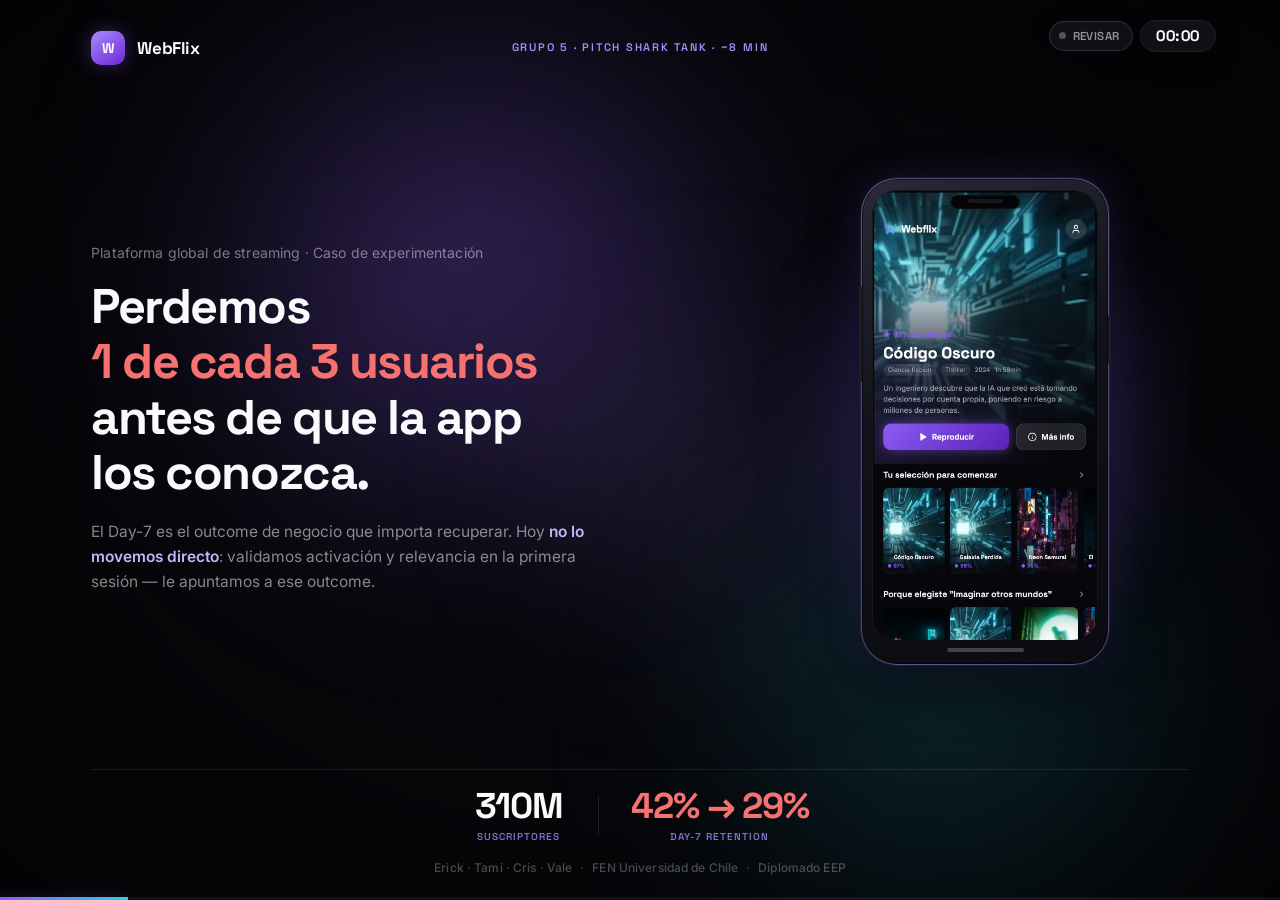
==== index.html @ c7736618 "Add cinema mode for demo video on prototype slide. Play expands the phone to center, hides copy, and" ====
<!DOCTYPE html>
<html lang="es">
<head>
  <meta charset="UTF-8">
  <meta name="viewport" content="width=device-width, initial-scale=1.0">
  <meta name="description" content="WebFlix · Pitch Shark Tank v3 · Grupo 5 · Erick → Tami → Cris → Vale · ~8 min">
  <title>WebFlix · Pitch Shark Tank v3 | Grupo 5</title>
  <!-- Notas del presentador: /notas/ · tecla N · sync con timer y slide -->
  <link rel="preconnect" href="https://fonts.googleapis.com">
  <link rel="preconnect" href="https://fonts.gstatic.com" crossorigin>
  <link href="https://fonts.googleapis.com/css2?family=Inter:wght@400;500;600;700;800&family=Space+Grotesk:wght@500;600;700&display=swap" rel="stylesheet">
  <link rel="stylesheet" href="styles.css?v=v3cinema1">
</head>
<body>
  <div id="deck" class="deck">
    <div class="atmosphere" aria-hidden="true">
      <div class="orb orb-a"></div>
      <div class="orb orb-b"></div>
      <div class="orb orb-c"></div>
      <div class="vignette"></div>
    </div>

    <header class="chrome-logo" id="chrome-logo" hidden>
      <span class="mark">W</span>
      <span class="word">WebFlix</span>
    </header>

    <!-- ════════════════════════════════════
         01 · PORTADA
    ════════════════════════════════════ -->
    <section class="slide is-active" data-theme="immersive" data-no-logo data-speaker="Erick">
      <div class="cover-stage">
        <header class="cover-bar">
          <div class="brand-row cover-brand">
            <span class="mark">W</span>
            <span class="word">WebFlix</span>
          </div>
          <p class="cover-bar-eyebrow">Grupo 5 · Pitch Shark Tank · ~8 min</p>
        </header>

        <div class="cover-body">
          <div class="cover-copy">
            <p class="cover-context">Plataforma global de streaming · Caso de experimentación</p>
            <h1 class="cover-hook">
              Perdemos<br>
              <em>1 de cada 3 usuarios</em><br>
              <span class="hook-white">antes de que la app<br>los conozca.</span>
            </h1>
            <p class="cover-thesis">
              El Day-7 es el outcome de negocio que importa recuperar.
              Hoy <strong>no lo movemos directo</strong>: validamos activación y relevancia
              en la primera sesión — le apuntamos a ese outcome.
            </p>
          </div>

          <aside class="cover-visual" aria-hidden="true">
            <div class="cover-phone cover-phone--shot">
              <div class="cover-phone-glow"></div>
              <div class="cover-phone-frame">
                <div class="cover-phone-bezel">
                  <span class="cover-phone-notch" aria-hidden="true"></span>
                  <span class="cover-phone-speaker" aria-hidden="true"></span>
                  <div class="cover-phone-screen">
                    <img
                      class="cover-phone-img"
                      src="assets/cover-phone.png"
                      alt="WebFlix · home curada · Código Oscuro"
                      width="798"
                      height="1704"
                    >
                  </div>
                  <span class="cover-phone-bar" aria-hidden="true"></span>
                </div>
              </div>
            </div>
          </aside>
        </div>

        <footer class="cover-footer">
          <div class="cover-kpis">
            <div class="kpi-item">
              <b>310M</b>
              <span>Suscriptores</span>
            </div>
            <div class="kpi-item danger">
              <b>42% → 29%</b>
              <span>Day-7 Retention</span>
            </div>
          </div>
          <p class="cover-meta-inline">
            Erick · Tami · Cris · Vale
            <span class="meta-dot" aria-hidden="true">·</span>
            FEN Universidad de Chile
            <span class="meta-dot" aria-hidden="true">·</span>
            Diplomado EEP
          </p>
        </footer>
      </div>
    </section>

    <!-- ════════════════════════════════════
         02 · PROBLEMA (Erick 0:00–0:55)
    ════════════════════════════════════ -->
    <section class="slide" data-speaker="Erick">
      <div class="stage">
        <header class="slide-head anim" style="--d:0">
          <span class="badge">01 · Erick · Problema</span>
          <span class="kicker">Primer momento de valor</span>
        </header>
        <h2 class="title anim" style="--d:1">
          Se suscriben… y se van<br>
          <span class="grad">antes de vivir el valor</span>
        </h2>
        <p class="lead tight anim" style="--d:1">
          Usuarios nuevos no logran descubrir contenido relevante en su primera semana.
          Catálogo enorme, sin historial, poca señal — consumen poco, se frustran y abandonan.
        </p>

        <div class="kpi-hero anim" style="--d:2">
          <div class="kpi-big">
            <div class="kpi-drop">
              <span class="from">42%</span>
              <span class="arrow-drop">→</span>
              <span class="to">29%</span>
            </div>
            <div class="kpi-name">Day-7 Retention</div>
            <div class="kpi-delta">−13 pp · ≈ 31% de caída relativa</div>
            <div class="ret-bars" aria-hidden="true">
              <div class="ret-bar">
                <span class="ret-lab">Antes</span>
                <div class="ret-track"><i style="width:42%"></i></div>
                <span class="ret-pct">42%</span>
              </div>
              <div class="ret-bar now">
                <span class="ret-lab">Hoy</span>
                <div class="ret-track"><i style="width:29%"></i></div>
                <span class="ret-pct">29%</span>
              </div>
            </div>
          </div>
          <div class="tri-mini">
            <div class="mini-stat down">
              <div class="mini-stat-top">
                <span class="mini-dir">↓</span>
                <span class="mini-label">Watch Time</span>
              </div>
              <strong class="mini-value">En caída</strong>
              <span class="mini-note">Primera semana</span>
            </div>
            <div class="mini-stat down">
              <div class="mini-stat-top">
                <span class="mini-dir">↓</span>
                <span class="mini-label">Sesiones</span>
              </div>
              <strong class="mini-value">Menos visitas</strong>
              <span class="mini-note">D1–D7</span>
            </div>
            <div class="mini-stat up">
              <div class="mini-stat-top">
                <span class="mini-dir">↑</span>
                <span class="mini-label">Churn</span>
              </div>
              <strong class="mini-value">Al alza</strong>
              <span class="mini-note">Primer mes</span>
            </div>
          </div>
        </div>

        <div class="split-sm anim" style="--d:3">
          <div class="glass compact">
            <h3>¿A quién afecta?</h3>
            <ul class="bullets">
              <li><strong>310 M</strong> suscriptores · ~<strong>360 M</strong> MAU con perfiles</li>
              <li>Base de <strong>usuarios nuevos</strong> en la primera semana</li>
              <li>También perfiles nuevos en planes familiares</li>
            </ul>
          </div>
          <div class="glass compact warn-box">
            <h3>Honestidad del experimento</h3>
            <p class="compact">
              Day-7 es el <strong>outcome de negocio</strong> a recuperar.
              Guárdense esa cifra: el experimento de hoy <strong>no lo mueve directamente</strong>,
              pero le apunta vía activación y relevancia en la 1ª sesión.
            </p>
          </div>
        </div>
      </div>
    </section>

    <!-- ════════════════════════════════════
         03 · ENTENDIMIENTO (Erick 0:55–1:35)
    ════════════════════════════════════ -->
    <section class="slide" data-speaker="Erick">
      <div class="stage">
        <header class="slide-head anim" style="--d:0">
          <span class="badge">02 · Erick · Entendimiento</span>
          <span class="kicker">Tres fricciones · Supuesto, no hecho</span>
        </header>
        <h2 class="title anim" style="--d:1">
          Tres fricciones. <span class="grad">Una distinción clave.</span>
        </h2>

        <div class="friction-grid anim" style="--d:2">
          <article class="friction-card">
            <span class="fr-n">01</span>
            <h3>Descubrimiento lento</h3>
            <p>Hay que recorrer demasiadas categorías. Títulos, imágenes y descripciones no bastan para decidir rápido.</p>
          </article>
          <article class="friction-card">
            <span class="fr-n">02</span>
            <h3>Onboarding mal diseñado</h3>
            <p>La selección de géneros actual es lenta y pesada. No es que sobre un paso: <strong>el paso que ya existe está mal hecho</strong>.</p>
          </article>
          <article class="friction-card">
            <span class="fr-n">03</span>
            <h3>Cold start de señales</h3>
            <p>El motor <strong>no está roto</strong>: tarda en aprender porque tiene pocas señales. Problema de <em>velocidad de personalización</em>, no de oferta.</p>
          </article>
        </div>

        <div class="insight-bar anim" style="--d:3">
          <strong>Insight de equipo:</strong>
          no asumimos que el motor era la causa. Lo tratamos como
          <em>supuesto a validar</em>, no como hecho. Eso cambió todo el enfoque de experimentación.
        </div>

        <p class="journey-label anim" style="--d:4">Cadena no virtuosa · hoy</p>
        <div class="journey anim" style="--d:4" role="list">
          <div class="j-step" role="listitem">
            <span class="j-num">1</span>
            <div class="j-body"><b>Registro</b><i>Sin historial</i></div>
          </div>
          <div class="j-connector" aria-hidden="true"><span></span></div>
          <div class="j-step bad" role="listitem">
            <span class="j-num">2</span>
            <div class="j-body"><b>Home genérica</b><i>Pocas señales</i></div>
          </div>
          <div class="j-connector" aria-hidden="true"><span></span></div>
          <div class="j-step bad" role="listitem">
            <span class="j-num">3</span>
            <div class="j-body"><b>Scroll / búsqueda</b><i>Fricción</i></div>
          </div>
          <div class="j-connector warn" aria-hidden="true"><span></span></div>
          <div class="j-step end" role="listitem">
            <span class="j-num">4</span>
            <div class="j-body"><b>Abandono</b><i>Antes del valor</i></div>
          </div>
        </div>
      </div>
    </section>

    <!-- ════════════════════════════════════
         04 · HIPÓTESIS (Tami 1:35–2:20)
    ════════════════════════════════════ -->
    <section class="slide" data-speaker="Tamara">
      <div class="stage">
        <header class="slide-head anim" style="--d:0">
          <span class="badge">03 · Tami · Hipótesis</span>
          <span class="kicker">Rediseñar, no agregar</span>
        </header>
        <h2 class="title anim" style="--d:1">
          El mismo paso, <span class="grad">hecho liviano</span>
        </h2>

        <div class="hypo anim" style="--d:2">
          <p>
            <strong>Rediseñar, no agregar</strong> la selección de gustos que ya existe en el onboarding:
            un <strong>swipe estilo Tinder</strong> donde el usuario acumula
            <strong>entre 3 y 5 preferencias</strong>.
            Señales suficientes para recomendar bien desde la <strong>primera sesión</strong>.
            No es un paso nuevo: es el mismo paso, hecho liviano.
          </p>
        </div>

        <div class="quad anim" style="--d:3">
          <div class="q">
            <span class="q-ico" aria-hidden="true">
              <svg viewBox="0 0 24 24" fill="none" stroke="currentColor" stroke-width="1.75"><path d="M8 6h13M8 12h13M8 18h13M3 6h.01M3 12h.01M3 18h.01" stroke-linecap="round"/></svg>
            </span>
            <span>Intervención</span>
            <b>3–5 preferencias</b>
            <i>Swipe estilo Tinder</i>
          </div>
          <div class="q highlight">
            <span class="q-ico" aria-hidden="true">
              <svg viewBox="0 0 24 24" fill="none" stroke="currentColor" stroke-width="1.75"><path d="M12 3l7 3v5c0 4.5-2.8 7.8-7 10-4.2-2.2-7-5.5-7-10V6l7-3z" stroke-linejoin="round"/><path d="M9.5 12.5l1.8 1.8 3.7-3.8" stroke-linecap="round" stroke-linejoin="round"/></svg>
            </span>
            <span>Guardrail</span>
            <b>&lt; 30 s</b>
            <i>Si tarda más → refutada</i>
          </div>
          <div class="q">
            <span class="q-ico" aria-hidden="true">
              <svg viewBox="0 0 24 24" fill="none" stroke="currentColor" stroke-width="1.75"><circle cx="12" cy="12" r="9"/><path d="M10 9.5v5l4.5-2.5L10 9.5z" fill="currentColor" stroke="none"/></svg>
            </span>
            <span>Éxito</span>
            <b>Activación s1</b>
            <i>Play válido · WT · relevancia</i>
          </div>
          <div class="q">
            <span class="q-ico" aria-hidden="true">
              <svg viewBox="0 0 24 24" fill="none" stroke="currentColor" stroke-width="1.75"><circle cx="12" cy="12" r="3"/><path d="M12 3v2M12 19v2M3 12h2M19 12h2M5.6 5.6l1.4 1.4M17 17l1.4 1.4M5.6 18.4L7 17M17 7l1.4-1.4" stroke-linecap="round"/></svg>
            </span>
            <span>Alcance</span>
            <b>Sin tocar motor</b>
            <i>Ni catálogo · barata de probar</i>
          </div>
        </div>

        <div class="prio-row anim" style="--d:4">
          <div class="prio-card">
            <span class="prio-ico" aria-hidden="true">
              <svg viewBox="0 0 24 24" fill="none" stroke="currentColor" stroke-width="1.75"><circle cx="9" cy="8" r="3"/><circle cx="16" cy="9" r="2.5"/><path d="M3.5 18c.6-2.8 2.6-4.2 5.5-4.2S14 15.2 14.5 18M14 14.2c1.6-.3 3.2.2 4.5 1.8" stroke-linecap="round"/></svg>
            </span>
            <span class="prio-n">H·A</span>
            <h3>Usuarios similares</h3>
            <p>Patrones de perfiles afines — backlog.</p>
          </div>
          <div class="prio-card">
            <span class="prio-ico" aria-hidden="true">
              <svg viewBox="0 0 24 24" fill="none" stroke="currentColor" stroke-width="1.75"><path d="M13 3L5 14h6l-1 7 9-12h-6l0-6z" stroke-linejoin="round"/></svg>
            </span>
            <span class="prio-n">H·B</span>
            <h3>Sesión cero más rápida</h3>
            <p>Procesar señales en tiempo real — spike técnico (después).</p>
          </div>
          <div class="prio-card highlight">
            <span class="prio-ico" aria-hidden="true">
              <svg viewBox="0 0 24 24" fill="none" stroke="currentColor" stroke-width="1.75"><path d="M12 3c2.5 3 3.5 5.2 3.5 7.2A3.5 3.5 0 0 1 12 13.7 3.5 3.5 0 0 1 8.5 10.2C8.5 8.2 9.5 6 12 3z" stroke-linejoin="round"/><path d="M8 16.5c1.2 1.2 2.5 1.8 4 1.8s2.8-.6 4-1.8M10 20h4" stroke-linecap="round"/></svg>
            </span>
            <span class="prio-n">H·C ★</span>
            <h3>Onboarding liviano</h3>
            <p>Más rápida de validar y menor riesgo técnico — <strong>la probamos primero</strong>.</p>
          </div>
        </div>
      </div>
    </section>

    <!-- ════════════════════════════════════
         05 · EXPERIMENTO (Tami 2:20–3:25) ⭐
    ════════════════════════════════════ -->
    <section class="slide" data-speaker="Tamara">
      <div class="stage">
        <header class="slide-head anim" style="--d:0">
          <span class="badge accent-star">04 · Tami · Experimento ⭐</span>
          <span class="kicker">Wizard of Oz longitudinal</span>
        </header>
        <h2 class="title anim" style="--d:1">
          Probamos la idea <span class="grad">antes de la ingeniería</span>
        </h2>
        <p class="lead tight anim" style="--d:1">
          El usuario cree que recibe recomendaciones automáticas.
          En esta fase las armamos con perfiles predefinidos y curación manual (WoZ).
        </p>

        <div class="compare anim" style="--d:2">
          <div class="arm">
            <span class="arm-l">Control</span>
            <div class="arm-viz" aria-hidden="true">
              <div class="mini-screen dull">
                <span class="ms-bar"></span>
                <span class="ms-row"></span>
                <span class="ms-row"></span>
                <span class="ms-label">Onboarding actual</span>
              </div>
            </div>
            <h3>Onboarding de hoy</h3>
            <ul class="bullets">
              <li>Mismo objetivo: capturar gustos</li>
              <li>Versión larga y menos amigable</li>
              <li>Base para atribuir el efecto al rediseño</li>
            </ul>
          </div>
          <div class="vs">VS</div>
          <div class="arm exp">
            <span class="arm-badge">La apuesta</span>
            <span class="arm-l">Experimental</span>
            <div class="arm-viz" aria-hidden="true">
              <div class="mini-screen lit">
                <span class="ms-chips"><i class="on"></i><i class="on"></i><i class="on"></i></span>
                <span class="ms-row on"></span>
                <span class="ms-row on"></span>
                <span class="ms-label">Swipe + home curada</span>
              </div>
            </div>
            <h3>Onboarding rediseñado</h3>
            <ul class="bullets">
              <li>Swipe 3–5 preferencias · &lt;30 s</li>
              <li>Home curada (WoZ manual)</li>
              <li>Sigue pareciendo “automático”</li>
            </ul>
          </div>
        </div>

        <div class="criteria-strip anim" style="--d:3">
          <div class="cs"><b>≥80%</b><span>completa &lt;30 s</span></div>
          <div class="cs hot"><b>≥65%</b><span>play válido s1</span></div>
          <div class="cs"><b>&lt;3 min</b><span>a 1ª play</span></div>
          <div class="cs"><b>+10%</b><span>Watch Time vs control</span></div>
          <div class="cs"><b>≥75%</b><span>relevancia 4–5</span></div>
          <div class="cs"><b>+15%</b><span>intención volver*</span></div>
        </div>

        <div class="stat-row anim" style="--d:4">
          <div class="stat"><span>Muestra</span><b>30–50</b><i>Nuevos perfiles · incl. familiares</i></div>
          <div class="stat"><span>Seguimiento</span><b>7 días</b><i>Sesión 1 + analítica</i></div>
          <div class="stat"><span>Ejecución</span><b>2 semanas</b><i>Recluta · corre · analiza</i></div>
        </div>
      </div>
    </section>

    <!-- ════════════════════════════════════
         06 · HERRAMIENTAS (Cris 3:25–3:50)
    ════════════════════════════════════ -->
    <section class="slide" data-speaker="Cristian">
      <div class="stage">
        <header class="slide-head anim" style="--d:0">
          <span class="badge">05 · Cris · Herramientas</span>
          <span class="kicker">IA como copiloto, no como evidencia</span>
        </header>
        <div class="tools-head anim" style="--d:1">
          <h2 class="title">
            La IA aceleró el proceso.<br>
            <span class="grad">No reemplazó la evidencia.</span>
          </h2>
          <p class="cover-ds tools-ds" title="Design System WebFlix">
            <span class="cover-ds-label">DS</span>
            Identidad y design system — base del prototipo
            <span class="cover-ds-swatches" aria-hidden="true">
              <i style="--c:#07070B"></i>
              <i style="--c:#8B5CF6"></i>
              <i style="--c:#22D3EE"></i>
            </span>
          </p>
        </div>

        <aside class="ds-showcase anim" style="--d:1" aria-label="Design system WebFlix">
          <figure class="ds-panel ds-panel--brand">
            <img src="assets/ds-brand-pitch.jpg" alt="Identidad visual WebFlix: logo y historia de color" width="1800" height="1064" loading="eager">
            <figcaption>
              <span class="ds-tag">Brand</span>
              <span class="ds-cap">Identidad + color</span>
            </figcaption>
          </figure>
          <figure class="ds-panel ds-panel--ui">
            <img src="assets/ds-patterns-pitch.jpg" alt="Patrones de interfaz: onboarding en cuatro pantallas" width="1940" height="979" loading="eager">
            <figcaption>
              <span class="ds-tag">UI</span>
              <span class="ds-cap">Onboarding en 4 pasos</span>
            </figcaption>
          </figure>
        </aside>

        <div class="tools-grid tools-grid--compact anim" style="--d:2">
          <article class="tool-card">
            <span class="tool-ico">✦</span>
            <h3>Figma AI</h3>
            <p>Maquetas rápidas de pantallas. Iterar el flujo sin horas de producción manual.</p>
          </article>
          <article class="tool-card">
            <span class="tool-ico">◎</span>
            <h3>Claude + ChatGPT</h3>
            <p>Problema, mapa de supuestos, hipótesis falsable y desafío de sesgos.</p>
          </article>
          <article class="tool-card highlight">
            <span class="tool-ico">!</span>
            <h3>Ejemplo que cambió el rumbo</h3>
            <p>
              Al inicio creíamos que el problema <em>era</em> el motor.
              Iterando el mapa de supuestos vimos que era <strong>intuición sin evidencia</strong>:
              el cuello de botella era la <strong>falta de señales tempranas</strong>.
            </p>
          </article>
        </div>

        <div class="insight-bar anim" style="--d:3">
          Con la hipótesis de Tami definida, el prototipo solo tiene que representar el tramo crítico —
          no un producto completo.
        </div>
      </div>
    </section>

    <!-- ════════════════════════════════════
         07 · PROTOTIPO (Cris 3:50–5:55) ⭐
    ════════════════════════════════════ -->
    <section class="slide" data-speaker="Cristian" data-demo>
      <div class="stage stage-demo" id="stage-demo">
        <button
          type="button"
          class="demo-exit-btn"
          id="demo-exit-btn"
          hidden
          title="Esc · volver a la presentación"
        >
          <span class="demo-exit-ico" aria-hidden="true">←</span>
          Salir
        </button>

        <div class="demo-copy anim" style="--d:0">
          <header class="slide-head">
            <span class="badge accent-star">06 · Cris · Prototipo ⭐</span>
            <span class="kicker">Recorrido paso a paso</span>
          </header>
          <h2 class="title">Del perfil vacío al <span class="grad">primer play</span></h2>
          <p class="lead tight">
            WoZ longitudinal: el usuario cree que recibe recomendaciones reales.
            Hoy medimos <strong>deseabilidad y usabilidad</strong>, no factibilidad del motor.
          </p>

          <ol class="flow">
            <li>
              <span class="fn">1</span>
              <div>
                <strong>Swipe 3–5 gustos</strong>
                <i>“Así Webflix se parece más a ti” · &lt;30 s · dcha / izq</i>
              </div>
            </li>
            <li>
              <span class="fn">2</span>
              <div>
                <strong>Resumen de preferencias</strong>
                <i>“Ya conocimos un poco más de ti” · comedia · acción · sci-fi · drama</i>
              </div>
            </li>
            <li>
              <span class="fn">3</span>
              <div>
                <strong>Catálogo personalizado (WoZ)</strong>
                <i>Maqueta a mano · 95% afinidad · invisible para el user</i>
              </div>
            </li>
            <li>
              <span class="fn">4</span>
              <div>
                <strong>Control = onboarding de hoy</strong>
                <i>Mismo objetivo, versión larga · valida la fricción</i>
              </div>
            </li>
          </ol>
        </div>

        <div class="demo-device anim" style="--d:2" id="demo-device">
          <div class="phone">
            <div class="phone-notch"></div>
            <div class="phone-screen">
              <div class="demo-level is-active" data-level="1">
                <video
                  id="demo-video"
                  class="demo-video"
                  src="assets/experimento-flujo.mp4?v=1"
                  playsinline
                  preload="metadata"
                  poster="assets/home-phones.png"
                ></video>
                <button type="button" class="demo-play-btn" id="demo-play-btn" aria-label="Reproducir video">
                  <span class="demo-play-icon" aria-hidden="true">▶</span>
                  <span class="demo-play-label">Play</span>
                </button>
                <div class="demo-overlay demo-overlay--soft" id="demo-video-overlay">
                  <span class="demo-badge">Video del flujo</span>
                  <small>Clic para ampliar</small>
                </div>
              </div>
              <div class="demo-level" data-level="2">
                <img src="assets/home-phones.png" alt="Capturas del flujo">
                <div class="demo-overlay">
                  <span class="demo-badge">Nivel 2 · Capturas</span>
                  <p>Stills del flujo</p>
                  <small>Plan B visual</small>
                </div>
              </div>
              <div class="demo-level" data-level="3">
                <img src="assets/cover-phone.png" alt="Home curada offline">
                <div class="demo-overlay">
                  <span class="demo-badge">Nivel 3 · Offline</span>
                  <p>Home curada</p>
                  <small>Si falla el video</small>
                </div>
              </div>
            </div>
            <div class="phone-bar"></div>
          </div>
          <div class="demo-dots">
            <button type="button" class="dot is-on" data-goto="1" aria-label="Video del flujo"></button>
            <button type="button" class="dot" data-goto="2" aria-label="Capturas"></button>
            <button type="button" class="dot" data-goto="3" aria-label="Offline"></button>
          </div>
        </div>
      </div>
    </section>

    <!-- ════════════════════════════════════
         08 · RESULTADOS (Vale 5:55–6:55)
    ════════════════════════════════════ -->
    <section class="slide" data-speaker="Valeria">
      <div class="stage">
        <header class="slide-head anim" style="--d:0">
          <span class="badge">07 · Vale · Resultados</span>
          <span class="kicker">Datos simulados del ejercicio</span>
        </header>
        <h2 class="title anim" style="--d:1">
          Coherentes con los criterios.<br>
          <span class="grad">No son resultados de campo.</span>
        </h2>

        <div class="sim-banner anim" style="--d:1">
          <strong>Simulación para el ejercicio</strong> — construida con los umbrales de éxito del experimento.
          No presentar como estudio ya corrido en producción.
        </div>

        <div class="results-grid anim" style="--d:2">
          <div class="res-card pass">
            <span class="res-meta">Guardrail fricción</span>
            <b>84%</b>
            <span class="res-detail">completó · promedio <strong>22 s</strong></span>
            <span class="res-vs">Meta ≥80% · &lt;30 s ✓</span>
          </div>
          <div class="res-card pass">
            <span class="res-meta">Play válido s1</span>
            <b>69%</b>
            <span class="res-detail">mediana a 1ª play <strong>2:40</strong></span>
            <span class="res-vs">Meta ≥65% · &lt;3 min ✓</span>
          </div>
          <div class="res-card pass">
            <span class="res-meta">Watch Time s1</span>
            <b>+12%</b>
            <span class="res-detail">vs grupo control</span>
            <span class="res-vs">Meta +10% ✓</span>
          </div>
          <div class="res-card pass">
            <span class="res-meta">Relevancia 4–5</span>
            <b>78%</b>
            <span class="res-detail">score percibido</span>
            <span class="res-vs">Meta ≥75% ✓</span>
          </div>
        </div>

        <div class="split-sm anim" style="--d:3">
          <div class="glass compact">
            <h3>Secundaria · cualitativa</h3>
            <p class="compact">
              Intención de volver en la semana <strong>+17%</strong> (meta +15%).
              Es <em>intención declarada</em>, no retención observada.
            </p>
          </div>
          <div class="glass compact">
            <h3>Exploratoria · con cuidado</h3>
            <p class="compact">
              Day-7 de la cohorte <strong>29% → 33%</strong>.
              Con n=30–50 <strong>no es prueba estadística</strong> — luz verde para seguir mirando.
            </p>
          </div>
        </div>
      </div>
    </section>

    <!-- ════════════════════════════════════
         09 · APRENDIZAJES + DECISIÓN (Vale 6:55–8:00) ⭐
    ════════════════════════════════════ -->
    <section class="slide" data-speaker="Valeria">
      <div class="stage">
        <header class="slide-head anim" style="--d:0">
          <span class="badge accent-star">08 · Vale · Aprendizajes ⭐</span>
          <span class="kicker">Confirma · Perseverar · Pedido</span>
        </header>
        <h2 class="title anim" style="--d:1">
          Confirmamos. <span class="grad">Ahora hay que construirlo.</span>
        </h2>

        <div class="learn-row anim" style="--d:2">
          <div class="learn"><b>Dispuestos en segundos</b><span>Contar gustos no se sintió como fricción</span></div>
          <div class="learn"><b>Pocas señales bastan</b><span>3–5 prefs · portada percibida como relevante</span></div>
          <div class="learn"><b>Es descubrimiento</b><span>No es catálogo ni falta de oferta</span></div>
        </div>

        <div class="decision-hero anim" style="--d:2">
          <div class="dh-badge">Decisión predefinida · Confirma</div>
          <p>
            Cumplimos activación y relevancia vs control, <strong>sin subir abandono</strong>
            en el onboarding rediseñado. Por eso: <strong>perseverar</strong>, con un ajuste —
            la próxima fase <em>conecta estas señales al motor real</em> (ya no curada a mano).
          </p>
        </div>

        <div class="next-steps anim" style="--d:3">
          <div class="ns"><span>01</span><b>Escalar muestra</b><i>Representativa · Day-7 con más solidez</i></div>
          <div class="ns"><span>02</span><b>Telemetría del motor</b><i>¿Es lento? Supuesto abierto · datos históricos</i></div>
          <div class="ns"><span>03</span><b>Motor real</b><i>Ingeniería + Data consumen señales tempranas</i></div>
          <div class="ns"><span>04</span><b>Familiares</b><i>Perfiles nuevos · riesgo de mezcla de señales</i></div>
        </div>

        <div class="ask-close anim" style="--d:4">
          <strong>Lo que pedimos hoy:</strong>
          apoyo para pasar de un experimento de 30–50 usuarios a un
          <em>piloto real con Ingeniería y Data</em>.
          Ya validamos que el usuario quiere esto: ahora necesitamos construirlo de verdad.
        </div>
      </div>
    </section>

    <!-- ════════════════════════════════════
         10 · CIERRE
    ════════════════════════════════════ -->
    <section class="slide" data-theme="immersive" data-no-logo data-speaker="Valeria">
      <div class="stage stage-center">
        <p class="eyebrow anim" style="--d:0">WebFlix · Grupo 5</p>
        <h1 class="display-xl anim" style="--d:1">Gracias.</h1>
        <p class="display-sub anim" style="--d:2">¿Preguntas?</p>

        <div class="team-grid thanks anim" style="--d:3">
          <article class="team-card c-purple sm">
            <div class="team-avatar">
              <span class="team-avatar-ring" aria-hidden="true"></span>
              <img src="assets/Erick.png" alt="Erick">
            </div>
            <h3>Erick</h3>
            <p class="role">Problema · Entendimiento ⭐</p>
          </article>
          <article class="team-card c-amber sm">
            <div class="team-avatar">
              <span class="team-avatar-ring" aria-hidden="true"></span>
              <img src="assets/Tami.png" alt="Tamara">
            </div>
            <h3>Tami</h3>
            <p class="role">Hipótesis · Experimento ⭐</p>
          </article>
          <article class="team-card c-green sm">
            <div class="team-avatar">
              <span class="team-avatar-ring" aria-hidden="true"></span>
              <img src="assets/Cris.png" alt="Cristian">
            </div>
            <h3>Cris</h3>
            <p class="role">Herramientas · Prototipo ⭐</p>
          </article>
          <article class="team-card c-cyan sm">
            <div class="team-avatar">
              <span class="team-avatar-ring" aria-hidden="true"></span>
              <img src="assets/Vale.png" alt="Valeria">
            </div>
            <h3>Vale</h3>
            <p class="role">Resultados · Decisión ⭐</p>
          </article>
        </div>

        <p class="close-line anim" style="--d:4">
          Ya validamos que el usuario quiere esto. Ahora necesitamos construirlo de verdad.
        </p>
      </div>
    </section>

    <!-- Chrome UI -->
    <div class="speaker-tag" id="speaker-tag" hidden>
      <img id="speaker-img" src="" alt="">
      <span id="speaker-name"></span>
    </div>

    <div class="deck-top-right">
      <button
        type="button"
        class="present-btn"
        id="btn-present"
        aria-pressed="false"
        title="E · Emitir a /notas. Apagado = revisar sin mover las notas de nadie"
      >
        <span class="present-dot" aria-hidden="true"></span>
        <span class="present-label" id="present-label">Revisar</span>
      </button>
      <div class="timer" id="timer" data-state="ok" title="T pause · R reset · Meta ~8 min">
        <span class="timer-time" id="timer-time">00:00</span>
      </div>
    </div>

    <div class="hud" id="hud" hidden>
      <div class="counter" id="counter">01 / 10</div>
      <div class="nav-hint">H HUD · E emitir · T pause · R reset · D demo · F fullscreen</div>
    </div>

    <div class="progress"><div class="progress-fill" id="progress"></div></div>
  </div>

  <script src="sync.js?v=v3present1"></script>
  <script src="script.js?v=v3cinema1"></script>
</body>
</html>
---- styles.css ----
/* WebFlix Pitch · Figma Make energy + rigor metodológico · DS tokens */

:root {
  --bg: #07070b;
  --elev: #12121a;
  --surface: rgba(255, 255, 255, 0.035);
  --surface-2: rgba(255, 255, 255, 0.06);
  --border: rgba(255, 255, 255, 0.08);
  --border-strong: rgba(255, 255, 255, 0.14);
  --text: #f8fafc;
  --text-2: rgba(255, 255, 255, 0.5);
  --text-3: rgba(255, 255, 255, 0.35);
  --purple: #8b5cf6;
  --purple-soft: #a78bfa;
  --purple-2: #5b21b6;
  --cyan: #22d3ee;
  --green: #4ade80;
  --amber: #fbbf24;
  --red: #f87171;
  --grad: linear-gradient(135deg, #a78bfa 0%, #22d3ee 100%);
  --font: "Inter", system-ui, -apple-system, sans-serif;
  --display: "Space Grotesk", "Inter", system-ui, sans-serif;
  --pad: clamp(32px, 5vw, 80px);
  --max: 1180px;
  --radius: 16px;
  --radius-sm: 12px;
}

*,
*::before,
*::after {
  box-sizing: border-box;
  margin: 0;
  padding: 0;
}

html,
body {
  height: 100%;
  overflow: hidden;
  background: var(--bg);
  color: var(--text);
  font-family: var(--font);
  font-size: 16px;
  line-height: 1.45;
  -webkit-font-smoothing: antialiased;
}

.deck {
  position: relative;
  width: 100vw;
  height: 100vh;
  overflow: hidden;
  background: var(--bg);
}

/* Atmosphere */
.atmosphere {
  position: absolute;
  inset: 0;
  pointer-events: none;
  z-index: 0;
  overflow: hidden;
}

.orb {
  position: absolute;
  border-radius: 50%;
  filter: blur(90px);
  pointer-events: none;
}

.orb-a {
  width: 720px;
  height: 720px;
  top: -12%;
  left: 8%;
  background: radial-gradient(circle, rgba(139, 92, 246, 0.38), transparent 65%);
}

.orb-b {
  width: 640px;
  height: 640px;
  bottom: -15%;
  right: 0%;
  background: radial-gradient(circle, rgba(34, 211, 238, 0.22), transparent 65%);
}

.orb-c {
  width: 500px;
  height: 420px;
  top: 30%;
  left: 35%;
  background: radial-gradient(circle, rgba(167, 139, 250, 0.12), transparent 70%);
  filter: blur(70px);
}

.vignette {
  position: absolute;
  inset: 0;
  background: radial-gradient(ellipse at center, transparent 35%, rgba(0, 0, 0, 0.55) 100%);
}

/* Chrome logo */
.chrome-logo {
  position: absolute;
  top: 24px;
  left: var(--pad);
  z-index: 30;
  display: flex;
  align-items: center;
  gap: 10px;
}

.chrome-logo[hidden] {
  display: none;
}

.mark {
  display: grid;
  place-items: center;
  width: 32px;
  height: 32px;
  border-radius: 9px;
  background: linear-gradient(145deg, #a78bfa, #6d28d9);
  color: #fff;
  font-family: var(--display);
  font-weight: 700;
  font-size: 14px;
  box-shadow: 0 0 20px rgba(139, 92, 246, 0.35);
}

.word {
  font-family: var(--display);
  font-weight: 700;
  font-size: 16px;
  letter-spacing: -0.02em;
}

.brand-row {
  display: flex;
  align-items: center;
  gap: 12px;
}

.word-sm {
  font-family: var(--display);
  font-weight: 700;
  font-size: 13px;
  color: rgba(255, 255, 255, 0.25);
}

/* Slides */
.slide {
  position: absolute;
  inset: 0;
  z-index: 1;
  display: flex;
  opacity: 0;
  visibility: hidden;
  pointer-events: none;
  transition: opacity 0.4s ease, visibility 0.4s ease;
}

.slide.is-active {
  opacity: 1;
  visibility: visible;
  pointer-events: auto;
  z-index: 2;
}

.stage {
  position: relative;
  z-index: 1;
  width: 100%;
  height: 100%;
  max-width: var(--max);
  margin: 0 auto;
  padding: calc(var(--pad) * 0.7) var(--pad) calc(var(--pad) * 0.9 + 36px);
  display: flex;
  flex-direction: column;
  justify-content: center;
  /* Ritmo de lectura: bloques con aire, no micro-gaps que fragmentan */
  gap: 0.95rem;
}

/* Logo chrome no pisa badge/título en slides de contenido */
.slide:not([data-no-logo]) .stage {
  padding-top: max(76px, calc(var(--pad) * 0.7 + 36px));
}

.stage-center {
  align-items: center;
  text-align: center;
  max-width: 980px;
}

/* ── Cover: grid de 3 filas (header / body / footer) — sin solapes ── */
.cover-stage {
  position: relative;
  z-index: 1;
  box-sizing: border-box;
  width: 100%;
  height: 100%;
  max-width: 1200px;
  margin: 0 auto;
  padding: 28px clamp(28px, 4vw, 56px) 24px;
  display: grid;
  grid-template-rows: auto minmax(0, 1fr) auto;
  gap: 20px;
  text-align: left;
  overflow: hidden;
}

.cover-bar {
  display: flex;
  align-items: center;
  justify-content: space-between;
  gap: 1rem;
  min-height: 40px;
  padding-right: 100px; /* hueco para el timer */
}

.cover-brand .mark {
  width: 34px;
  height: 34px;
  font-size: 14px;
  border-radius: 10px;
}

.cover-brand .word {
  font-size: 17px;
}

.cover-bar-eyebrow {
  position: absolute;
  left: 50%;
  transform: translateX(-50%);
  font-family: var(--display);
  font-size: 11px;
  font-weight: 600;
  letter-spacing: 0.16em;
  text-transform: uppercase;
  color: var(--purple-soft);
  margin: 0;
  white-space: nowrap;
  pointer-events: none;
}

.cover-body {
  display: grid;
  grid-template-columns: minmax(0, 1.2fr) minmax(180px, 0.75fr);
  gap: clamp(1.5rem, 3vw, 2.75rem);
  align-items: center;
  min-height: 0;
  overflow: hidden;
}

.cover-copy {
  display: flex;
  flex-direction: column;
  justify-content: center;
  gap: 1rem;
  min-width: 0;
  max-width: 38rem;
}

.cover-context {
  margin: 0;
  font-size: 14px;
  color: rgba(255, 255, 255, 0.45);
  line-height: 1.5;
  letter-spacing: 0.01em;
}

.cover-hook {
  margin: 0;
  padding: 0;
  font-family: var(--display);
  font-weight: 700;
  letter-spacing: -0.03em;
  line-height: 1.14;
  font-size: clamp(1.9rem, 3.8vw, 3.25rem);
  color: #f8fafc;
}

/* Orden fijo:
   Perdemos
   1 de cada 3 usuarios
   antes de que la app
   los conozca. */
.cover-hook em {
  font-style: normal;
  color: #f87171;
  white-space: nowrap;
}

.cover-hook .hook-white {
  color: #f8fafc;
  font-style: normal;
  white-space: normal;
}

.cover-thesis {
  margin: 0.15rem 0 0;
  max-width: 52ch;
  font-size: 15.5px;
  line-height: 1.62;
  color: rgba(255, 255, 255, 0.52);
}

.cover-thesis strong {
  color: #c4b5fd;
  font-weight: 600;
}

/* Mención escueta del Design System (p. ej. primera lámina de Cris) */
.cover-ds {
  display: inline-flex;
  align-items: center;
  gap: 0.45rem;
  margin: 0.15rem 0 0;
  padding: 0.28rem 0.65rem 0.28rem 0.35rem;
  border-radius: 999px;
  font-size: 11.5px;
  font-weight: 500;
  letter-spacing: 0.01em;
  color: rgba(255, 255, 255, 0.42);
  background: rgba(255, 255, 255, 0.03);
  border: 1px solid rgba(167, 139, 250, 0.18);
  width: fit-content;
  max-width: 100%;
}

.tools-ds {
  margin: 0.35rem 0 0;
  font-size: 12px;
  color: rgba(255, 255, 255, 0.5);
}

/* Cris · herramientas: showcase DS con 2 capturas */
.tools-head {
  margin-bottom: 0.4rem;
}

.tools-head .title {
  margin-bottom: 0;
  font-size: clamp(1.55rem, 2.6vw, 2.05rem);
  line-height: 1.15;
}

.ds-showcase {
  display: grid;
  grid-template-columns: 0.92fr 1.28fr;
  gap: 0.7rem;
  margin: 0.35rem 0 0.55rem;
  padding: 0.45rem;
  border-radius: 18px;
  background:
    radial-gradient(120% 140% at 12% 0%, rgba(139, 92, 246, 0.14), transparent 55%),
    radial-gradient(100% 120% at 88% 100%, rgba(34, 211, 238, 0.08), transparent 50%),
    rgba(255, 255, 255, 0.02);
  border: 1px solid rgba(167, 139, 250, 0.22);
  box-shadow:
    0 0 0 1px rgba(0, 0, 0, 0.35) inset,
    0 18px 40px rgba(0, 0, 0, 0.28);
}

.ds-panel {
  margin: 0;
  min-width: 0;
  border-radius: 13px;
  overflow: hidden;
  border: 1px solid rgba(255, 255, 255, 0.08);
  background: #05050a;
  position: relative;
  height: 198px;
  box-shadow: 0 12px 32px rgba(0, 0, 0, 0.35);
}

.ds-panel::after {
  content: "";
  position: absolute;
  inset: 0;
  pointer-events: none;
  background: linear-gradient(
    180deg,
    rgba(7, 7, 11, 0.55) 0%,
    transparent 28%,
    transparent 72%,
    rgba(7, 7, 11, 0.35) 100%
  );
  z-index: 1;
}

.ds-panel img {
  width: 100%;
  height: 100%;
  display: block;
  object-fit: cover;
}

.ds-panel--brand img {
  object-position: center 46%;
  transform: scale(1.02);
}

.ds-panel--ui img {
  object-position: center 42%;
  transform: scale(1.04);
}

.ds-panel figcaption {
  position: absolute;
  top: 0.55rem;
  left: 0.55rem;
  z-index: 2;
  display: inline-flex;
  align-items: center;
  gap: 0.4rem;
  padding: 0.22rem 0.5rem 0.22rem 0.28rem;
  border-radius: 999px;
  background: rgba(7, 7, 11, 0.72);
  border: 1px solid rgba(255, 255, 255, 0.1);
  backdrop-filter: blur(10px);
  -webkit-backdrop-filter: blur(10px);
  box-shadow: 0 6px 16px rgba(0, 0, 0, 0.35);
}

.ds-tag {
  display: inline-grid;
  place-items: center;
  min-width: 2.4rem;
  height: 1.15rem;
  padding: 0 0.35rem;
  border-radius: 999px;
  font-family: var(--display);
  font-size: 0.58rem;
  font-weight: 700;
  letter-spacing: 0.08em;
  text-transform: uppercase;
  color: #f5f3ff;
  background: linear-gradient(135deg, rgba(139, 92, 246, 0.85), rgba(34, 211, 238, 0.55));
}

.ds-panel--ui .ds-tag {
  background: linear-gradient(135deg, rgba(34, 211, 238, 0.75), rgba(139, 92, 246, 0.55));
}

.ds-cap {
  font-family: var(--display);
  font-size: 0.68rem;
  font-weight: 600;
  letter-spacing: 0.02em;
  color: rgba(255, 255, 255, 0.82);
  white-space: nowrap;
}

.tools-grid--compact {
  margin: 0.35rem 0 0.55rem;
  gap: 0.65rem;
}

.tools-grid--compact .tool-card {
  padding: 0.85rem 0.95rem;
}

.tools-grid--compact .tool-card h3 {
  font-size: 0.98rem;
  margin-bottom: 0.28rem;
}

.tools-grid--compact .tool-card p {
  font-size: 0.8rem;
  line-height: 1.4;
}

.tools-grid--compact .tool-ico {
  width: 28px;
  height: 28px;
  font-size: 0.85rem;
  margin-bottom: 0.45rem;
}

@media (max-width: 1000px) {
  .ds-showcase {
    grid-template-columns: 1fr 1.15fr;
  }

  .ds-panel {
    height: 168px;
  }
}

@media (max-width: 900px) {
  .ds-showcase {
    grid-template-columns: 1fr 1fr;
    gap: 0.5rem;
    padding: 0.35rem;
  }

  .ds-panel {
    height: 140px;
  }

  .ds-cap {
    display: none;
  }
}

.cover-ds-label {
  display: inline-grid;
  place-items: center;
  min-width: 1.45rem;
  height: 1.2rem;
  padding: 0 0.3rem;
  border-radius: 6px;
  font-family: var(--display);
  font-size: 9px;
  font-weight: 800;
  letter-spacing: 0.06em;
  color: #e9d5ff;
  background: linear-gradient(135deg, rgba(139, 92, 246, 0.55), rgba(34, 211, 238, 0.35));
}

.cover-ds-swatches {
  display: inline-flex;
  gap: 4px;
  margin-left: 0.15rem;
}

.cover-ds-swatches i {
  width: 9px;
  height: 9px;
  border-radius: 50%;
  background: var(--c);
  border: 1px solid rgba(255, 255, 255, 0.2);
  box-shadow: 0 0 0 1px rgba(0, 0, 0, 0.25);
}

/* Phone */
.cover-visual {
  display: flex;
  justify-content: center;
  align-items: center;
  min-height: 0;
  height: 100%;
}

.cover-phone {
  position: relative;
  width: min(220px, 24vw);
  max-height: 100%;
}

.cover-phone-glow {
  position: absolute;
  inset: -12% -22%;
  background: radial-gradient(circle, rgba(139, 92, 246, 0.36), transparent 65%);
  filter: blur(28px);
  z-index: 0;
  pointer-events: none;
}

/* Captura del prototipo dentro de frame físico */
.cover-phone--shot {
  width: min(248px, 27vw);
  display: flex;
  justify-content: center;
  align-items: center;
}

.cover-phone--shot .cover-phone-frame {
  position: relative;
  z-index: 1;
  width: 100%;
  max-height: min(480px, 58vh);
  margin: 0 auto;
  border-radius: 38px;
  padding: 0;
  background: transparent;
  border: none;
  box-shadow: none;
  box-sizing: border-box;
}

.cover-phone-bezel {
  position: relative;
  width: 100%;
  border-radius: 36px;
  padding: 11px 10px 12px;
  background:
    linear-gradient(155deg, #2a2a38 0%, #12121a 42%, #0a0a10 100%);
  border: 1.5px solid rgba(180, 160, 255, 0.4);
  box-shadow:
    0 0 0 1px rgba(0, 0, 0, 0.55) inset,
    0 0 0 1px rgba(139, 92, 246, 0.12),
    0 22px 50px rgba(0, 0, 0, 0.55),
    0 0 42px rgba(139, 92, 246, 0.2);
  box-sizing: border-box;
}

/* Side buttons (volume / power) */
.cover-phone-bezel::before,
.cover-phone-bezel::after {
  content: "";
  position: absolute;
  background: #1c1c26;
  border-radius: 2px;
  z-index: 2;
}

.cover-phone-bezel::before {
  /* volume rocker */
  left: -3px;
  top: 22%;
  width: 3px;
  height: 14%;
  box-shadow: 0 28px 0 #1c1c26;
}

.cover-phone-bezel::after {
  /* power */
  right: -3px;
  top: 28%;
  width: 3px;
  height: 10%;
}

.cover-phone-notch {
  position: absolute;
  top: 16px;
  left: 50%;
  transform: translateX(-50%);
  width: 28%;
  height: 14px;
  background: #050508;
  border-radius: 999px;
  z-index: 3;
  box-shadow: 0 0 0 1px rgba(255, 255, 255, 0.04) inset;
}

.cover-phone-speaker {
  position: absolute;
  top: 20px;
  left: 50%;
  transform: translateX(-50%);
  width: 14%;
  height: 4px;
  background: #1a1a22;
  border-radius: 999px;
  z-index: 4;
  opacity: 0.9;
}

.cover-phone-screen {
  position: relative;
  width: 100%;
  border-radius: 26px;
  overflow: hidden;
  background: #07070b;
  isolation: isolate;
  max-height: min(450px, 54vh);
  box-shadow:
    0 0 0 1px rgba(255, 255, 255, 0.06) inset;
}

.cover-phone-img {
  display: block;
  width: 100%;
  height: auto;
  max-height: min(450px, 54vh);
  object-fit: cover;
  object-position: top center;
  border-radius: 0;
  user-select: none;
  pointer-events: none;
}

.cover-phone-bar {
  display: block;
  width: 34%;
  height: 4px;
  margin: 8px auto 0;
  background: rgba(255, 255, 255, 0.22);
  border-radius: 999px;
}

/* Legacy chip mock helpers (unused on cover now) */
.cover-phone-ui {
  display: flex;
  flex-direction: column;
  align-items: center;
  justify-content: center;
  gap: 0.65rem;
  padding: 0.5rem 0.35rem 0.75rem;
  height: calc(100% - 28px);
}

.cover-phone-label {
  font-family: var(--display);
  font-size: 0.68rem;
  font-weight: 600;
  letter-spacing: 0.08em;
  text-transform: uppercase;
  color: rgba(255, 255, 255, 0.35);
}

.cover-chips {
  display: flex;
  flex-wrap: wrap;
  justify-content: center;
  gap: 0.35rem;
}

.cover-chips .chip {
  padding: 0.4rem 0.7rem;
  border-radius: 999px;
  font-family: var(--display);
  font-size: 0.7rem;
  font-weight: 600;
  color: rgba(255, 255, 255, 0.55);
  background: rgba(255, 255, 255, 0.04);
  border: 1px solid rgba(167, 139, 250, 0.35);
}

.cover-chips .chip.on {
  color: #e9d5ff;
  background: rgba(139, 92, 246, 0.22);
  border-color: rgba(167, 139, 250, 0.65);
  box-shadow: 0 0 16px rgba(139, 92, 246, 0.3);
}

/* Footer KPIs — fila fija, nunca se monta sobre el copy */
.cover-footer {
  flex-shrink: 0;
  display: flex;
  flex-direction: column;
  gap: 0.75rem;
  padding-top: 0.85rem;
  border-top: 1px solid rgba(255, 255, 255, 0.08);
}

.cover-kpis {
  display: flex;
  justify-content: center;
  align-items: stretch;
  gap: 0;
  width: 100%;
}

.cover-kpis .kpi-item {
  text-align: center;
  padding: 0.15rem 2rem;
  position: relative;
  min-width: 10rem;
  flex: 0 1 auto;
}

.cover-kpis .kpi-item:not(:last-child)::after {
  content: "";
  position: absolute;
  right: 0;
  top: 18%;
  bottom: 18%;
  width: 1px;
  background: rgba(255, 255, 255, 0.1);
}

.cover-kpis .kpi-item b {
  display: block;
  font-family: var(--display);
  font-size: clamp(1.6rem, 2.8vw, 2.35rem);
  font-weight: 700;
  letter-spacing: -0.03em;
  line-height: 1.1;
  color: #f8fafc;
}

.cover-kpis .kpi-item.danger b {
  color: #f87171;
}

.cover-kpis .kpi-item span {
  display: block;
  margin-top: 0.3rem;
  font-family: var(--display);
  font-size: 10px;
  font-weight: 600;
  letter-spacing: 0.1em;
  text-transform: uppercase;
  color: rgba(167, 139, 250, 0.8);
}

.cover-meta-inline {
  margin: 0;
  text-align: center;
  font-size: 12px;
  font-weight: 500;
  color: rgba(255, 255, 255, 0.28);
}

.cover-meta-inline .meta-dot {
  margin: 0 0.4em;
  color: rgba(167, 139, 250, 0.4);
}

@media (max-width: 900px) {
  .cover-body {
    grid-template-columns: 1fr;
  }

  .cover-visual {
    display: none;
  }

  .cover-bar-eyebrow {
    position: static;
    transform: none;
  }

  .cover-bar {
    flex-direction: column;
    align-items: flex-start;
    padding-right: 0;
  }
}

.stage-demo {
  max-width: 1240px;
  display: grid;
  grid-template-columns: 1.15fr 0.85fr;
  gap: 2.5rem;
  align-items: center;
  text-align: left;
  position: relative;
  transition: gap 0.45s ease;
}

/* Modo cine: video al centro, texto oculto */
.stage-demo.is-cinema {
  grid-template-columns: 1fr;
  justify-items: center;
  align-content: center;
  gap: 0;
  min-height: min(78vh, 820px);
}

.stage-demo.is-cinema .demo-copy {
  opacity: 0;
  visibility: hidden;
  pointer-events: none;
  position: absolute;
  width: 1px;
  height: 1px;
  overflow: hidden;
  clip: rect(0, 0, 0, 0);
}

.stage-demo.is-cinema .demo-device {
  gap: 1rem;
  z-index: 4;
}

.stage-demo.is-cinema .phone {
  width: min(380px, 42vw, 72vh * 9 / 18.5);
  box-shadow:
    0 40px 100px rgba(0, 0, 0, 0.65),
    0 0 80px rgba(139, 92, 246, 0.22),
    0 0 0 1px rgba(255, 255, 255, 0.06);
}

.stage-demo.is-cinema .demo-dots {
  opacity: 0;
  pointer-events: none;
  height: 0;
  overflow: hidden;
  margin: 0;
}

.demo-exit-btn {
  position: absolute;
  top: 0;
  left: 0;
  z-index: 12;
  display: inline-flex;
  align-items: center;
  gap: 0.4rem;
  margin: 0;
  padding: 0.55rem 1rem 0.55rem 0.75rem;
  border-radius: 999px;
  border: 1px solid rgba(255, 255, 255, 0.16);
  background: rgba(18, 18, 26, 0.92);
  backdrop-filter: blur(12px);
  -webkit-backdrop-filter: blur(12px);
  color: rgba(255, 255, 255, 0.88);
  font-family: var(--display);
  font-size: 0.82rem;
  font-weight: 650;
  letter-spacing: 0.03em;
  cursor: pointer;
  box-shadow: 0 10px 28px rgba(0, 0, 0, 0.4);
  transition: border-color 0.15s ease, background 0.15s ease, transform 0.15s ease;
}

.demo-exit-btn[hidden] {
  display: none !important;
}

.demo-exit-btn:hover {
  border-color: rgba(167, 139, 250, 0.55);
  background: rgba(30, 24, 48, 0.96);
  transform: translateY(-1px);
}

.demo-exit-ico {
  font-size: 1rem;
  line-height: 1;
  color: #c4b5fd;
}

.stage-demo.is-cinema::before {
  content: "";
  position: absolute;
  inset: -8% -4%;
  border-radius: 28px;
  background:
    radial-gradient(ellipse 55% 60% at 50% 45%, rgba(139, 92, 246, 0.14), transparent 65%),
    radial-gradient(ellipse 40% 40% at 50% 55%, rgba(34, 211, 238, 0.06), transparent 70%);
  pointer-events: none;
  z-index: 0;
}

/* Type */
.eyebrow {
  font-family: var(--display);
  font-size: 11px;
  font-weight: 600;
  letter-spacing: 0.18em;
  text-transform: uppercase;
  color: var(--purple-soft);
}

.label-row {
  display: flex;
  align-items: center;
  justify-content: center;
  gap: 12px;
  margin: 0.5rem 0 0.25rem;
}

.hairline {
  width: 40px;
  height: 1px;
  background: rgba(139, 92, 246, 0.55);
}

.label-pill {
  font-family: var(--display);
  font-size: 13px;
  font-weight: 500;
  color: var(--purple-soft);
  letter-spacing: 0.14em;
  text-transform: uppercase;
}

.display-xl {
  font-family: var(--display);
  font-size: clamp(2.2rem, 5.2vw, 4.5rem);
  font-weight: 700;
  line-height: 1.05;
  letter-spacing: -0.03em;
  color: var(--text);
  margin: 0 0 1.1rem;
}

.display-md {
  font-family: var(--display);
  font-size: clamp(1.8rem, 3.5vw, 2.8rem);
  font-weight: 700;
  letter-spacing: -0.03em;
  line-height: 1.1;
}

.display-sub {
  font-family: var(--display);
  font-size: clamp(1.2rem, 2vw, 1.6rem);
  color: var(--text-2);
  font-weight: 500;
}

.accent-red {
  color: var(--red);
  font-style: italic;
}

.grad {
  background: var(--grad);
  -webkit-background-clip: text;
  background-clip: text;
  color: transparent;
}

.title {
  font-family: var(--display);
  font-size: clamp(1.55rem, 3vw, 2.35rem);
  font-weight: 700;
  letter-spacing: -0.028em;
  line-height: 1.18;
  /* Une título + lead como un solo bloque de lectura */
  margin-bottom: 0.15rem;
}

.lead {
  font-size: clamp(0.97rem, 1.2vw, 1.1rem);
  color: rgba(255, 255, 255, 0.58);
  max-width: 58ch;
  line-height: 1.62;
  margin-top: 0;
}

.lead.center {
  margin: 0 auto;
  text-align: center;
}

.lead.tight {
  margin-bottom: 0.45rem;
}

.lead strong {
  color: var(--text);
  font-weight: 600;
}

/* Head */
.slide-head {
  display: flex;
  align-items: center;
  gap: 0.75rem 1rem;
  flex-wrap: wrap;
  margin-bottom: 0.15rem;
}

.badge {
  display: inline-flex;
  padding: 0.28rem 0.65rem;
  border-radius: 999px;
  font-family: var(--display);
  font-size: 0.68rem;
  font-weight: 600;
  letter-spacing: 0.06em;
  text-transform: uppercase;
  color: #e9d5ff;
  background: rgba(139, 92, 246, 0.14);
  border: 1px solid rgba(139, 92, 246, 0.22);
}

.kicker {
  font-size: 0.8rem;
  color: var(--text-3);
  letter-spacing: 0.01em;
  font-weight: 500;
}

/* KPI strip cover */
.kpi-strip {
  display: flex;
  justify-content: center;
  gap: clamp(2rem, 5vw, 3.5rem);
  margin-top: 0.5rem;
}

.kpi-item {
  text-align: center;
}

.kpi-item b {
  display: block;
  font-family: var(--display);
  font-size: clamp(1.75rem, 3.2vw, 2.75rem);
  font-weight: 700;
  letter-spacing: -0.03em;
  line-height: 1;
  color: var(--text);
}

.kpi-item.danger b {
  color: var(--red);
}

.kpi-item span {
  display: block;
  margin-top: 0.4rem;
  font-family: var(--display);
  font-size: 11px;
  font-weight: 500;
  letter-spacing: 0.1em;
  text-transform: uppercase;
  color: rgba(255, 255, 255, 0.35);
}

/* Team */
.team-grid {
  display: grid;
  grid-template-columns: repeat(4, 1fr);
  gap: 1rem;
  width: 100%;
  max-width: 1000px;
  margin-top: 1.25rem;
  text-align: left;
}

.team-grid.thanks {
  max-width: 900px;
}

.team-card {
  --ring: #a78bfa;
  padding: 1.1rem 1.1rem 1.2rem;
  border-radius: var(--radius);
  background: var(--surface);
  border: 1px solid var(--border);
  display: flex;
  flex-direction: column;
  align-items: center;
  text-align: center;
  gap: 0.25rem;
  overflow: visible;
}

/*
  Pop-out limpio:
  1) anillo circular atrás (marco)
  2) PNG delante, anclado abajo, altura > anillo → cabeza asoma arriba
  3) sin clip/mask en la cabeza
*/
.team-grid {
  overflow: visible;
  padding-top: 0.5rem;
}

.team-avatar {
  position: relative;
  width: 120px;
  height: 148px;
  margin: 0 auto 0.35rem;
  flex-shrink: 0;
  overflow: visible;
  z-index: 2;
}

.team-card.sm .team-avatar {
  width: 100px;
  height: 124px;
}

.team-avatar-ring {
  position: absolute;
  left: 50%;
  bottom: 8px;
  width: 88px;
  height: 88px;
  transform: translateX(-50%);
  border-radius: 50%;
  border: 3px solid var(--ring);
  background: radial-gradient(circle at 50% 30%, #222233 0%, #0a0a12 72%);
  box-shadow:
    0 0 0 4px color-mix(in srgb, var(--ring) 18%, transparent),
    0 0 26px color-mix(in srgb, var(--ring) 42%, transparent),
    inset 0 -10px 20px rgba(0, 0, 0, 0.4);
  z-index: 0;
  pointer-events: none;
}

.team-card.sm .team-avatar-ring {
  width: 74px;
  height: 74px;
  bottom: 6px;
  border-width: 2.5px;
}

/* PNG: anclado al anillo, sobresale por arriba */
.team-avatar > img {
  position: absolute;
  left: 50%;
  bottom: 4px;
  width: 112px;
  height: 148px;
  max-width: none;
  margin: 0;
  padding: 0;
  border: 0 !important;
  border-radius: 0 !important;
  box-shadow: none !important;
  background: transparent !important;
  object-fit: cover;
  object-position: center 8%;
  transform: translateX(-50%);
  z-index: 1;
  filter: drop-shadow(0 12px 16px rgba(0, 0, 0, 0.45));
  transition: transform 0.25s ease, bottom 0.25s ease;
  /* solo desvanece el pie, cabeza 100% opaca */
  -webkit-mask-image: linear-gradient(#000 0 90%, transparent 100%);
  mask-image: linear-gradient(#000 0 90%, transparent 100%);
}

.team-card.sm .team-avatar > img {
  width: 94px;
  height: 124px;
  bottom: 2px;
}

.team-card:hover .team-avatar > img {
  bottom: 8px;
  transform: translateX(-50%) scale(1.04);
}

.team-card h3 {
  font-family: var(--display);
  font-size: 1.15rem;
  font-weight: 600;
  position: relative;
  z-index: 3;
}

.team-card .role {
  font-size: 0.78rem;
  margin-bottom: 0.5rem;
  position: relative;
  z-index: 3;
}

.team-card ul {
  list-style: none;
  width: 100%;
  border-top: 1px solid var(--border);
  padding-top: 0.65rem;
  margin-top: 0.25rem;
  position: relative;
  z-index: 3;
}

.team-card li {
  font-size: 0.78rem;
  color: var(--text-2);
  padding: 0.15rem 0;
}

.team-card.c-purple {
  --ring: #c4b5fd;
  background: rgba(139, 92, 246, 0.08);
  border-color: rgba(139, 92, 246, 0.25);
}
.team-card.c-purple .role {
  color: #a78bfa;
}

.team-card.c-amber {
  --ring: #fcd34d;
  background: rgba(251, 178, 76, 0.08);
  border-color: rgba(251, 178, 76, 0.25);
}
.team-card.c-amber .role {
  color: #fbb24c;
}

.team-card.c-cyan {
  --ring: #67e8f9;
  background: rgba(34, 211, 238, 0.08);
  border-color: rgba(34, 211, 238, 0.25);
}
.team-card.c-cyan .role {
  color: #22d3ee;
}

.team-card.c-green {
  --ring: #86efac;
  background: rgba(74, 222, 128, 0.08);
  border-color: rgba(74, 222, 128, 0.25);
}
.team-card.c-green .role {
  color: #4ade80;
}

.close-line {
  margin-top: 1.5rem;
  max-width: 520px;
  font-size: 0.9rem;
  color: var(--text-3);
  line-height: 1.5;
}

/* Glass cards */
.glass {
  background: linear-gradient(160deg, rgba(255, 255, 255, 0.04), rgba(255, 255, 255, 0.015));
  border: 1px solid rgba(255, 255, 255, 0.06);
  border-radius: var(--radius);
  padding: 1.15rem 1.25rem;
}

.glass.compact {
  padding: 1.05rem 1.15rem;
}

.glass.warn {
  border-color: rgba(251, 191, 36, 0.22);
}

.glass h3,
.glass h4 {
  font-family: var(--display);
  font-size: 0.98rem;
  font-weight: 600;
  margin-bottom: 0.5rem;
  letter-spacing: -0.015em;
}

.glass p {
  font-size: 0.9rem;
  color: rgba(255, 255, 255, 0.58);
  line-height: 1.58;
}

.glass p strong {
  color: var(--text);
}

.ico {
  display: grid;
  place-items: center;
  width: 34px;
  height: 34px;
  border-radius: 10px;
  margin-bottom: 0.7rem;
  font-size: 0.95rem;
  font-weight: 700;
  background: rgba(139, 92, 246, 0.18);
  border: 1px solid rgba(139, 92, 246, 0.3);
  color: #e9d5ff;
}

.ico.cyan {
  background: rgba(34, 211, 238, 0.12);
  border-color: rgba(34, 211, 238, 0.3);
  color: #a5f3fc;
}

.ico.warn {
  background: rgba(251, 191, 36, 0.1);
  border-color: rgba(251, 191, 36, 0.3);
  color: #fde68a;
}

/* Grids */
.tri-grid {
  display: grid;
  grid-template-columns: repeat(3, 1fr);
  gap: 0.9rem;
  margin-top: 0.35rem;
}

.kpi-hero {
  display: grid;
  grid-template-columns: 1.2fr 0.9fr;
  gap: 1rem;
  align-items: stretch;
}

.kpi-big {
  padding: 1.5rem 1.6rem;
  border-radius: 20px;
  background:
    radial-gradient(ellipse at 20% 0%, rgba(139, 92, 246, 0.28), transparent 55%),
    linear-gradient(160deg, rgba(255, 255, 255, 0.05), rgba(255, 255, 255, 0.02));
  border: 1px solid rgba(139, 92, 246, 0.32);
  display: flex;
  flex-direction: column;
  justify-content: center;
}

.kpi-drop {
  display: flex;
  align-items: baseline;
  gap: 0.7rem;
  flex-wrap: wrap;
}

.kpi-drop .from {
  font-family: var(--display);
  font-size: clamp(2.4rem, 4.5vw, 3.5rem);
  font-weight: 700;
  color: var(--text-2);
  text-decoration: line-through;
  text-decoration-color: rgba(248, 113, 113, 0.45);
  letter-spacing: -0.03em;
}

.kpi-drop .arrow-drop {
  font-family: var(--display);
  font-size: 1.5rem;
  color: var(--red);
  font-weight: 700;
}

.kpi-drop .to {
  font-family: var(--display);
  font-size: clamp(2.8rem, 5vw, 4rem);
  font-weight: 700;
  letter-spacing: -0.04em;
  background: linear-gradient(135deg, #f87171, #fbbf24);
  -webkit-background-clip: text;
  background-clip: text;
  color: transparent;
}

.kpi-name {
  font-family: var(--display);
  font-size: 1.1rem;
  font-weight: 600;
  margin-top: 0.35rem;
}

.kpi-delta {
  font-size: 0.88rem;
  color: var(--red);
  font-weight: 600;
  margin-top: 0.15rem;
}

.tri-mini {
  display: grid;
  grid-template-columns: 1fr;
  gap: 0.7rem;
  align-content: stretch;
}

.mini-stat {
  position: relative;
  display: flex;
  flex-direction: column;
  justify-content: center;
  gap: 0.28rem;
  padding: 0.95rem 1.05rem 0.95rem 1.1rem;
  border-radius: 14px;
  background:
    linear-gradient(135deg, rgba(255, 255, 255, 0.05), rgba(255, 255, 255, 0.015));
  border: 1px solid rgba(255, 255, 255, 0.1);
  overflow: hidden;
  min-height: 0;
}

.mini-stat::before {
  content: "";
  position: absolute;
  left: 0;
  top: 10px;
  bottom: 10px;
  width: 3px;
  border-radius: 0 3px 3px 0;
  background: var(--mini-accent, var(--purple));
  box-shadow: 0 0 12px var(--mini-glow, rgba(139, 92, 246, 0.45));
}

.mini-stat.down {
  --mini-accent: #f87171;
  --mini-glow: rgba(248, 113, 113, 0.45);
  background:
    radial-gradient(ellipse at 100% 0%, rgba(248, 113, 113, 0.1), transparent 55%),
    linear-gradient(135deg, rgba(255, 255, 255, 0.05), rgba(255, 255, 255, 0.015));
  border-color: rgba(248, 113, 113, 0.22);
}

.mini-stat.up {
  --mini-accent: #fbbf24;
  --mini-glow: rgba(251, 191, 36, 0.4);
  background:
    radial-gradient(ellipse at 100% 0%, rgba(251, 191, 36, 0.1), transparent 55%),
    linear-gradient(135deg, rgba(255, 255, 255, 0.05), rgba(255, 255, 255, 0.015));
  border-color: rgba(251, 191, 36, 0.22);
}

.mini-stat-top {
  display: flex;
  align-items: center;
  gap: 0.45rem;
}

.mini-dir {
  display: grid;
  place-items: center;
  width: 22px;
  height: 22px;
  border-radius: 7px;
  font-size: 0.72rem;
  font-weight: 800;
  line-height: 1;
  flex-shrink: 0;
  color: var(--mini-accent, var(--purple));
  background: color-mix(in srgb, var(--mini-accent, #8b5cf6) 16%, transparent);
  border: 1px solid color-mix(in srgb, var(--mini-accent, #8b5cf6) 32%, transparent);
}

.mini-label {
  font-family: var(--display);
  font-size: 0.68rem;
  font-weight: 700;
  letter-spacing: 0.1em;
  text-transform: uppercase;
  color: rgba(255, 255, 255, 0.4);
}

.mini-value {
  font-family: var(--display);
  font-size: 1.15rem;
  font-weight: 700;
  letter-spacing: -0.02em;
  color: var(--text);
  line-height: 1.15;
}

.mini-stat.down .mini-value {
  color: #fecaca;
}

.mini-stat.up .mini-value {
  color: #fde68a;
}

.mini-note {
  font-size: 0.78rem;
  color: rgba(255, 255, 255, 0.38);
  line-height: 1.3;
}

/* legacy fallbacks if any remain */
.mini-stat b {
  display: block;
  font-family: var(--display);
  font-size: 1.05rem;
  font-weight: 700;
}

.mini-stat > span:not(.mini-dir):not(.mini-label):not(.mini-note) {
  font-size: 0.78rem;
  color: var(--text-3);
}

/* Split layouts */
.split {
  display: grid;
  grid-template-columns: 1.15fr 0.95fr;
  gap: 1rem;
  align-items: stretch;
}

.split-sm {
  display: grid;
  grid-template-columns: 1fr 1fr;
  gap: 0.9rem;
}

.stack {
  display: flex;
  flex-direction: column;
  gap: 0.7rem;
}

.tag {
  display: inline-flex;
  align-self: flex-start;
  padding: 0.28rem 0.6rem;
  border-radius: 999px;
  font-family: var(--display);
  font-size: 0.68rem;
  font-weight: 600;
  letter-spacing: 0.08em;
  text-transform: uppercase;
  color: var(--purple-soft);
  background: rgba(139, 92, 246, 0.12);
  border: 1px solid rgba(139, 92, 246, 0.28);
  margin-bottom: 0.55rem;
}

.tag.cyan {
  color: #a5f3fc;
  background: rgba(34, 211, 238, 0.1);
  border-color: rgba(34, 211, 238, 0.28);
}

.tag.warn {
  color: #fde68a;
  background: rgba(251, 191, 36, 0.1);
  border-color: rgba(251, 191, 36, 0.28);
}

.persona h3 {
  font-family: var(--display);
  font-size: clamp(1.2rem, 1.8vw, 1.45rem);
  font-weight: 700;
  letter-spacing: -0.025em;
  line-height: 1.2;
  margin-bottom: 0.85rem;
}

.facts {
  display: flex;
  flex-direction: column;
  gap: 0.75rem;
}

.facts > div {
  display: grid;
  grid-template-columns: 120px 1fr;
  gap: 0.75rem;
  padding-top: 0.75rem;
  border-top: 1px solid var(--border);
}

.facts dt {
  font-family: var(--display);
  font-size: 0.7rem;
  font-weight: 600;
  letter-spacing: 0.06em;
  text-transform: uppercase;
  color: var(--purple-soft);
  padding-top: 0.15rem;
}

.facts dd {
  font-size: 0.9rem;
  color: var(--text-2);
  line-height: 1.45;
}

/* Stack de segmento / escala / urgencia */
.stack-seg {
  gap: 0.75rem;
}

.seg-card {
  position: relative;
  padding: 1rem 1.15rem 1.05rem;
  border-radius: 16px;
  background:
    linear-gradient(145deg, rgba(255, 255, 255, 0.05), rgba(255, 255, 255, 0.015));
  border: 1px solid rgba(255, 255, 255, 0.1);
  overflow: hidden;
  display: flex;
  flex-direction: column;
  gap: 0.45rem;
}

.seg-card::before {
  content: "";
  position: absolute;
  inset: 0 auto 0 0;
  width: 3px;
  background: var(--seg-accent, var(--purple));
  box-shadow: 0 0 14px var(--seg-glow, rgba(139, 92, 246, 0.4));
}

.seg-card.primary {
  --seg-accent: #a78bfa;
  --seg-glow: rgba(139, 92, 246, 0.45);
  background:
    radial-gradient(ellipse at 100% 0%, rgba(139, 92, 246, 0.16), transparent 55%),
    linear-gradient(145deg, rgba(255, 255, 255, 0.05), rgba(255, 255, 255, 0.015));
  border-color: rgba(139, 92, 246, 0.35);
  box-shadow: 0 12px 32px rgba(0, 0, 0, 0.2);
}

.seg-card.scale {
  --seg-accent: #22d3ee;
  --seg-glow: rgba(34, 211, 238, 0.35);
  background:
    radial-gradient(ellipse at 100% 0%, rgba(34, 211, 238, 0.08), transparent 55%),
    linear-gradient(145deg, rgba(255, 255, 255, 0.04), rgba(255, 255, 255, 0.012));
  border-color: rgba(34, 211, 238, 0.22);
}

.seg-card.urgency {
  --seg-accent: #fbbf24;
  --seg-glow: rgba(251, 191, 36, 0.4);
  background:
    radial-gradient(ellipse at 100% 0%, rgba(251, 191, 36, 0.1), transparent 50%),
    radial-gradient(ellipse at 0% 100%, rgba(248, 113, 113, 0.08), transparent 45%),
    linear-gradient(145deg, rgba(255, 255, 255, 0.04), rgba(255, 255, 255, 0.012));
  border-color: rgba(251, 191, 36, 0.28);
}

.seg-card-head {
  display: flex;
  align-items: center;
  gap: 0.5rem;
  margin-bottom: 0.1rem;
}

.seg-ico {
  display: grid;
  place-items: center;
  width: 26px;
  height: 26px;
  border-radius: 8px;
  font-size: 0.75rem;
  font-weight: 700;
  color: var(--seg-accent, var(--purple-soft));
  background: color-mix(in srgb, var(--seg-accent, #a78bfa) 14%, transparent);
  border: 1px solid color-mix(in srgb, var(--seg-accent, #a78bfa) 30%, transparent);
  flex-shrink: 0;
}

.seg-ico.warn {
  color: #fde68a;
}

.seg-tag {
  display: inline-flex;
  padding: 0.28rem 0.65rem;
  border-radius: 999px;
  font-family: var(--display);
  font-size: 0.65rem;
  font-weight: 700;
  letter-spacing: 0.1em;
  text-transform: uppercase;
  color: var(--seg-accent, var(--purple-soft));
  background: color-mix(in srgb, var(--seg-accent, #a78bfa) 12%, transparent);
  border: 1px solid color-mix(in srgb, var(--seg-accent, #a78bfa) 28%, transparent);
}

.seg-tag.warn {
  color: #fde68a;
  background: rgba(251, 191, 36, 0.12);
  border-color: rgba(251, 191, 36, 0.3);
}

.seg-card h4 {
  font-family: var(--display);
  font-size: 0.98rem;
  font-weight: 700;
  letter-spacing: -0.02em;
  line-height: 1.3;
  color: var(--text);
  margin: 0;
}

.seg-card p {
  font-size: 0.82rem;
  color: rgba(255, 255, 255, 0.42);
  line-height: 1.45;
  margin: 0;
}

.seg-card p strong {
  color: var(--text);
  font-weight: 700;
}

.seg-card p em {
  font-style: normal;
  color: rgba(255, 255, 255, 0.55);
}

.seg-nums {
  display: flex;
  align-items: stretch;
  gap: 0.85rem;
  margin: 0.15rem 0 0.1rem;
}

.seg-num {
  display: flex;
  flex-direction: column;
  gap: 0.12rem;
}

.seg-num b {
  font-family: var(--display);
  font-size: 1.45rem;
  font-weight: 700;
  letter-spacing: -0.03em;
  line-height: 1;
  background: var(--grad);
  -webkit-background-clip: text;
  background-clip: text;
  color: transparent;
}

.seg-num span {
  font-family: var(--display);
  font-size: 0.65rem;
  font-weight: 600;
  letter-spacing: 0.08em;
  text-transform: uppercase;
  color: rgba(255, 255, 255, 0.35);
}

.seg-num-div {
  width: 1px;
  align-self: stretch;
  background: linear-gradient(180deg, transparent, rgba(34, 211, 238, 0.35), transparent);
  margin: 0.15rem 0;
}

.seg-impact {
  display: flex;
  flex-wrap: wrap;
  gap: 0.45rem;
  margin: 0.1rem 0 0.05rem;
}

.impact-pill {
  display: inline-flex;
  align-items: center;
  padding: 0.35rem 0.7rem;
  border-radius: 999px;
  font-family: var(--display);
  font-size: 0.78rem;
  font-weight: 700;
  letter-spacing: -0.01em;
}

.impact-pill.down {
  color: #fecaca;
  background: rgba(248, 113, 113, 0.12);
  border: 1px solid rgba(248, 113, 113, 0.3);
}

.impact-pill.up {
  color: #fde68a;
  background: rgba(251, 191, 36, 0.12);
  border: 1px solid rgba(251, 191, 36, 0.3);
}

/* legacy glass.seg if any remain */
.seg.primary {
  background: linear-gradient(160deg, rgba(139, 92, 246, 0.14), rgba(255, 255, 255, 0.02));
  border-color: rgba(139, 92, 246, 0.32);
}

.seg.urgency {
  background: rgba(248, 113, 113, 0.06);
  border-color: rgba(248, 113, 113, 0.22);
}

/* Hypothesis */
.hypo {
  padding: 1.2rem 1.35rem;
  border-radius: var(--radius);
  background: linear-gradient(135deg, rgba(139, 92, 246, 0.14), rgba(34, 211, 238, 0.05));
  border: 1px solid rgba(139, 92, 246, 0.32);
}

.hypo p {
  font-size: 1.05rem;
  line-height: 1.62;
  color: rgba(255, 255, 255, 0.88);
  max-width: 72ch;
}

.hypo strong {
  color: #e9d5ff;
}

.quad {
  display: grid;
  grid-template-columns: repeat(4, 1fr);
  gap: 0.55rem;
}

.q {
  position: relative;
  padding: 0.95rem 1rem 1rem;
  border-radius: var(--radius-sm);
  background: rgba(255, 255, 255, 0.03);
  border: 1px solid rgba(255, 255, 255, 0.06);
  display: flex;
  flex-direction: column;
  gap: 0.22rem;
}

.q.highlight {
  border-color: rgba(34, 211, 238, 0.4);
  background: rgba(34, 211, 238, 0.07);
}

.q-ico {
  display: grid;
  place-items: center;
  width: 2rem;
  height: 2rem;
  margin-bottom: 0.35rem;
  border-radius: 10px;
  color: var(--purple-soft);
  background: rgba(139, 92, 246, 0.12);
  border: 1px solid rgba(167, 139, 250, 0.22);
}

.q-ico svg {
  width: 1.05rem;
  height: 1.05rem;
}

.q.highlight .q-ico {
  color: #67e8f9;
  background: rgba(34, 211, 238, 0.12);
  border-color: rgba(34, 211, 238, 0.35);
}

.q > span:not(.q-ico) {
  font-family: var(--display);
  font-size: 0.68rem;
  font-weight: 600;
  letter-spacing: 0.08em;
  text-transform: uppercase;
  color: var(--text-3);
}

.q b {
  font-family: var(--display);
  font-size: 1.02rem;
  font-weight: 700;
  letter-spacing: -0.02em;
}

.q i {
  font-style: normal;
  font-size: 0.78rem;
  color: var(--text-3);
}

.bullets {
  list-style: none;
  display: flex;
  flex-direction: column;
  gap: 0.48rem;
}

.bullets li {
  font-size: 0.9rem;
  color: rgba(255, 255, 255, 0.58);
  padding-left: 0.95rem;
  position: relative;
  line-height: 1.55;
}

.bullets li::before {
  content: "";
  position: absolute;
  left: 0;
  top: 0.55em;
  width: 4px;
  height: 4px;
  border-radius: 50%;
  background: rgba(167, 139, 250, 0.75);
}

.bullets li strong {
  color: var(--text);
}

/* Chain + table */
.chain {
  display: flex;
  align-items: center;
  gap: 0.35rem;
  flex-wrap: wrap;
  margin: 0.35rem 0 0.75rem;
}

.node {
  padding: 0.7rem 0.85rem;
  border-radius: 14px;
  background: var(--surface);
  border: 1px solid var(--border);
  text-align: center;
  min-width: 88px;
}

.node.on {
  background: rgba(139, 92, 246, 0.12);
  border-color: rgba(139, 92, 246, 0.35);
}

.node.muted {
  opacity: 0.55;
  border-style: dashed;
}

.node b {
  display: block;
  font-family: var(--display);
  font-size: 0.88rem;
  font-weight: 700;
}

.node i {
  display: block;
  font-style: normal;
  font-size: 0.7rem;
  color: var(--text-3);
  margin-top: 0.12rem;
}

.line {
  flex: 1;
  min-width: 14px;
  height: 2px;
  background: linear-gradient(90deg, var(--purple), var(--cyan));
  opacity: 0.45;
  border-radius: 2px;
}

.line.muted {
  background: var(--border-strong);
  opacity: 0.85;
}

.table {
  display: flex;
  flex-direction: column;
  border-radius: var(--radius-sm);
  border: 1px solid var(--border);
  overflow: hidden;
  background: var(--surface);
}

.tr {
  display: grid;
  grid-template-columns: 0.7fr 1.6fr 0.7fr;
  gap: 0.75rem;
  padding: 0.62rem 1rem;
  align-items: center;
  font-size: 0.85rem;
  border-top: 1px solid var(--border);
  color: var(--text-2);
}

.tr.head {
  border-top: none;
  background: rgba(255, 255, 255, 0.03);
  font-family: var(--display);
  font-size: 0.7rem;
  font-weight: 600;
  letter-spacing: 0.06em;
  text-transform: uppercase;
  color: var(--text-3);
}

.tr span:first-child {
  color: var(--text);
  font-weight: 600;
}

.tag.mod,
.tag.dir,
.tag.exp,
.tag.low {
  display: inline-flex;
  justify-content: center;
  width: fit-content;
  padding: 0.22rem 0.5rem;
  border-radius: 999px;
  font-size: 0.68rem;
  font-weight: 700;
  margin: 0;
  background: transparent;
  border: 1px solid transparent;
  text-transform: none;
  letter-spacing: 0.02em;
}

.tag.mod {
  background: rgba(139, 92, 246, 0.14);
  color: #ddd6fe;
  border-color: rgba(139, 92, 246, 0.3);
}

.tag.dir {
  background: rgba(34, 211, 238, 0.1);
  color: #a5f3fc;
  border-color: rgba(34, 211, 238, 0.28);
}

.tag.exp {
  background: rgba(251, 191, 36, 0.1);
  color: #fde68a;
  border-color: rgba(251, 191, 36, 0.28);
}

.tag.low {
  background: rgba(161, 161, 170, 0.1);
  color: #d4d4d8;
  border-color: rgba(161, 161, 170, 0.25);
}

.risk {
  padding: 0.9rem 1.05rem;
  border-radius: var(--radius-sm);
  background: rgba(248, 113, 113, 0.06);
  border: 1px solid rgba(248, 113, 113, 0.2);
}

.risk.purple {
  background: rgba(139, 92, 246, 0.08);
  border-color: rgba(139, 92, 246, 0.28);
}

.risk h4 {
  font-family: var(--display);
  font-size: 0.88rem;
  font-weight: 600;
  margin-bottom: 0.3rem;
}

.risk p {
  font-size: 0.82rem;
  color: var(--text-2);
  line-height: 1.4;
}

/* Compare */
.compare {
  display: grid;
  grid-template-columns: 1fr auto 1fr;
  gap: 1rem;
  align-items: stretch;
}

.arm {
  position: relative;
  padding: 1.15rem 1.2rem;
  border-radius: var(--radius);
  background: var(--surface);
  border: 1px solid var(--border);
  display: flex;
  flex-direction: column;
  gap: 0.45rem;
  transition: opacity 0.2s ease;
}

/* Control más apagado para que gane Experimental */
.arm:not(.exp) {
  opacity: 0.72;
}

.arm.exp {
  background: linear-gradient(
    160deg,
    rgba(139, 92, 246, 0.22),
    rgba(34, 211, 238, 0.08)
  );
  border: 1.5px solid rgba(167, 139, 250, 0.55);
  box-shadow:
    0 0 0 1px rgba(139, 92, 246, 0.12),
    0 0 48px rgba(139, 92, 246, 0.28),
    inset 0 1px 0 rgba(255, 255, 255, 0.08);
  opacity: 1;
}

.arm-badge {
  position: absolute;
  top: -11px;
  right: 16px;
  padding: 0.28rem 0.7rem;
  border-radius: 999px;
  font-family: var(--display);
  font-size: 0.65rem;
  font-weight: 700;
  letter-spacing: 0.1em;
  text-transform: uppercase;
  color: #0a0a12;
  background: linear-gradient(135deg, #a78bfa, #22d3ee);
  box-shadow: 0 4px 16px rgba(139, 92, 246, 0.35);
}

.arm-l {
  font-family: var(--display);
  font-size: 0.68rem;
  font-weight: 700;
  letter-spacing: 0.12em;
  text-transform: uppercase;
  color: var(--text-3);
}

.arm.exp .arm-l {
  color: #67e8f9;
}

.arm h3 {
  font-family: var(--display);
  font-size: 1.02rem;
  font-weight: 700;
  letter-spacing: -0.02em;
}

.arm.exp h3 {
  background: var(--grad);
  -webkit-background-clip: text;
  background-clip: text;
  color: transparent;
}

.arm .note {
  margin-top: auto;
  padding-top: 0.55rem;
  border-top: 1px solid var(--border);
  font-size: 0.78rem;
  color: var(--text-3);
}

.arm.exp .bullets li::before {
  background: var(--cyan);
  box-shadow: 0 0 8px rgba(34, 211, 238, 0.55);
}

.arm.exp .note {
  border-top-color: rgba(139, 92, 246, 0.25);
  color: rgba(255, 255, 255, 0.45);
}

.vs {
  align-self: center;
  width: 40px;
  height: 40px;
  border-radius: 50%;
  display: grid;
  place-items: center;
  font-family: var(--display);
  font-size: 0.7rem;
  font-weight: 700;
  background: var(--elev);
  border: 1px solid var(--border-strong);
}

.stat-row {
  display: grid;
  grid-template-columns: repeat(3, 1fr);
  gap: 0.7rem;
}

.stat {
  padding: 0.9rem 1rem;
  border-radius: var(--radius-sm);
  background: var(--surface);
  border: 1px solid var(--border);
  display: flex;
  flex-direction: column;
  gap: 0.12rem;
}

.stat span {
  font-family: var(--display);
  font-size: 0.68rem;
  font-weight: 600;
  letter-spacing: 0.08em;
  text-transform: uppercase;
  color: var(--text-3);
}

.stat b {
  font-family: var(--display);
  font-size: 1.4rem;
  font-weight: 700;
  letter-spacing: -0.03em;
  background: var(--grad);
  -webkit-background-clip: text;
  background-clip: text;
  color: transparent;
}

.stat i {
  font-style: normal;
  font-size: 0.78rem;
  color: var(--text-3);
}

.footnote {
  font-size: 0.75rem;
  color: var(--text-3);
  line-height: 1.45;
}

/* Criteria + decisions */
.criteria {
  display: grid;
  grid-template-columns: repeat(3, 1fr);
  gap: 0.8rem;
}

.crit.hot {
  border-color: rgba(139, 92, 246, 0.4);
  background: linear-gradient(160deg, rgba(139, 92, 246, 0.14), rgba(255, 255, 255, 0.02));
}

.crit h3 {
  font-family: var(--display);
  font-size: 0.92rem;
  margin-bottom: 0.5rem;
}

.c-cyan {
  color: var(--cyan);
}

.c-purple {
  color: #c4b5fd;
}

.decisions {
  display: grid;
  grid-template-columns: repeat(3, 1fr);
  gap: 0.7rem;
}

.dec {
  padding: 0.9rem 1rem;
  border-radius: var(--radius-sm);
  border: 1px solid var(--border);
  background: var(--surface);
  display: flex;
  flex-direction: column;
  gap: 0.35rem;
}

.dec strong {
  font-family: var(--display);
  font-size: 0.9rem;
}

.dec span {
  font-size: 0.8rem;
  color: var(--text-2);
  line-height: 1.4;
}

.dec.ok {
  border-color: rgba(74, 222, 128, 0.35);
  background: rgba(74, 222, 128, 0.07);
}

.dec.mid {
  border-color: rgba(251, 191, 36, 0.35);
  background: rgba(251, 191, 36, 0.07);
}

.dec.no {
  border-color: rgba(248, 113, 113, 0.35);
  background: rgba(248, 113, 113, 0.07);
}

.quote-bar {
  padding: 0.9rem 1.15rem;
  border-radius: var(--radius-sm);
  background: linear-gradient(90deg, rgba(139, 92, 246, 0.12), rgba(34, 211, 238, 0.05));
  border: 1px solid rgba(139, 92, 246, 0.25);
  font-size: 0.9rem;
  line-height: 1.5;
  font-style: italic;
  color: var(--text);
}

/* Demo */
.flow {
  list-style: none;
  display: flex;
  flex-direction: column;
  gap: 0.6rem;
  margin: 0.85rem 0;
}

.flow li {
  display: flex;
  align-items: center;
  gap: 0.8rem;
}

.fn {
  width: 32px;
  height: 32px;
  border-radius: 10px;
  display: grid;
  place-items: center;
  font-family: var(--display);
  font-size: 0.85rem;
  font-weight: 700;
  color: #e9d5ff;
  background: rgba(139, 92, 246, 0.2);
  border: 1px solid rgba(139, 92, 246, 0.38);
  flex-shrink: 0;
}

.flow strong {
  display: block;
  font-family: var(--display);
  font-size: 0.95rem;
  font-weight: 600;
}

.flow i {
  display: block;
  font-style: normal;
  font-size: 0.78rem;
  color: var(--text-3);
}

.callout {
  margin-top: 0.5rem;
  padding: 0.75rem 1rem;
  border-radius: var(--radius-sm);
  background: rgba(34, 211, 238, 0.06);
  border: 1px solid rgba(34, 211, 238, 0.2);
  font-size: 0.82rem;
  color: var(--text-2);
}

.callout kbd {
  display: inline-block;
  padding: 0.1rem 0.4rem;
  border-radius: 5px;
  background: rgba(255, 255, 255, 0.08);
  border: 1px solid var(--border-strong);
  font-family: ui-monospace, monospace;
  font-size: 0.72rem;
  color: var(--text);
}

.demo-device {
  display: flex;
  flex-direction: column;
  align-items: center;
  gap: 0.8rem;
  transition: transform 0.45s cubic-bezier(0.22, 1, 0.36, 1);
}

.phone {
  width: min(270px, 26vw);
  aspect-ratio: 9 / 18.5;
  border-radius: 36px;
  padding: 10px;
  background: linear-gradient(160deg, #1f1f2e, #0a0a10);
  border: 1px solid rgba(255, 255, 255, 0.12);
  box-shadow:
    0 30px 80px rgba(0, 0, 0, 0.55),
    0 0 50px rgba(139, 92, 246, 0.12);
  position: relative;
  transition:
    width 0.45s cubic-bezier(0.22, 1, 0.36, 1),
    box-shadow 0.45s ease;
}

.phone-notch {
  position: absolute;
  top: 16px;
  left: 50%;
  transform: translateX(-50%);
  width: 36%;
  height: 18px;
  background: #000;
  border-radius: 999px;
  z-index: 5;
}

.phone-screen {
  position: relative;
  width: 100%;
  height: 100%;
  border-radius: 28px;
  overflow: hidden;
  background: #0a0a12;
}

.demo-level {
  position: absolute;
  inset: 0;
  opacity: 0;
  transition: opacity 0.3s ease;
}

.demo-level.is-active {
  opacity: 1;
  z-index: 2;
}

.demo-level img,
.demo-level video.demo-video {
  width: 100%;
  height: 100%;
  object-fit: cover;
  object-position: center top;
}

.demo-level img {
  opacity: 0.55;
}

.demo-level video.demo-video {
  opacity: 1;
  background: #050508;
  display: block;
  cursor: pointer;
}

.demo-overlay {
  position: absolute;
  inset: 0;
  display: flex;
  flex-direction: column;
  align-items: center;
  justify-content: center;
  gap: 0.35rem;
  background: linear-gradient(180deg, rgba(7, 7, 11, 0.15), rgba(7, 7, 11, 0.78));
  text-align: center;
  padding: 1rem;
  pointer-events: none;
  transition: opacity 0.35s ease;
}

/* Hint abajo sin tapar el video */
.demo-overlay--soft {
  justify-content: flex-end;
  padding-bottom: 0.85rem;
  background: linear-gradient(180deg, transparent 70%, rgba(7, 7, 11, 0.55) 100%);
}

.demo-level.is-playing .demo-overlay--soft {
  opacity: 0;
}

.demo-level.is-playing:hover .demo-overlay--soft {
  opacity: 1;
}

/* Botón Play grande (manual) */
.demo-play-btn {
  position: absolute;
  z-index: 6;
  left: 50%;
  top: 48%;
  transform: translate(-50%, -50%);
  display: flex;
  flex-direction: column;
  align-items: center;
  justify-content: center;
  gap: 0.35rem;
  width: 4.25rem;
  height: 4.25rem;
  border: none;
  border-radius: 50%;
  cursor: pointer;
  color: #fff;
  background: rgba(139, 92, 246, 0.92);
  box-shadow:
    0 0 0 3px rgba(255, 255, 255, 0.18),
    0 12px 32px rgba(0, 0, 0, 0.45),
    0 0 28px rgba(139, 92, 246, 0.45);
  transition: transform 0.15s ease, opacity 0.2s ease, background 0.15s ease;
}

.demo-play-btn:hover {
  background: #a78bfa;
  transform: translate(-50%, -50%) scale(1.06);
}

.demo-play-icon {
  font-size: 1.35rem;
  line-height: 1;
  margin-left: 0.15rem;
}

.demo-play-label {
  position: absolute;
  bottom: -1.35rem;
  font-family: var(--display);
  font-size: 0.7rem;
  font-weight: 700;
  letter-spacing: 0.08em;
  text-transform: uppercase;
  color: #e9d5ff;
  text-shadow: 0 2px 8px rgba(0, 0, 0, 0.8);
}

.demo-level.is-playing .demo-play-btn {
  opacity: 0;
  pointer-events: none;
}

.demo-level.is-playing:hover .demo-play-btn {
  opacity: 0.85;
  pointer-events: auto;
}

.demo-level.is-playing .demo-play-btn .demo-play-icon {
  /* pause bars via content swap handled in JS class */
}

.demo-badge {
  font-family: var(--display);
  font-size: 0.62rem;
  font-weight: 700;
  letter-spacing: 0.1em;
  text-transform: uppercase;
  color: var(--cyan);
  padding: 0.28rem 0.55rem;
  border-radius: 999px;
  background: rgba(34, 211, 238, 0.1);
  border: 1px solid rgba(34, 211, 238, 0.28);
}

.demo-overlay p {
  font-family: var(--display);
  font-size: 1rem;
  font-weight: 700;
}

.demo-overlay small {
  font-size: 0.75rem;
  color: var(--text-3);
}

.phone-bar {
  position: absolute;
  bottom: 14px;
  left: 50%;
  transform: translateX(-50%);
  width: 36%;
  height: 4px;
  border-radius: 999px;
  background: rgba(255, 255, 255, 0.22);
  z-index: 5;
}

.demo-dots {
  display: flex;
  gap: 0.45rem;
}

.dot {
  width: 8px;
  height: 8px;
  border-radius: 50%;
  border: none;
  background: rgba(255, 255, 255, 0.2);
  cursor: pointer;
  padding: 0;
}

.dot.is-on {
  background: var(--cyan);
  transform: scale(1.25);
  box-shadow: 0 0 12px rgba(34, 211, 238, 0.4);
}

/* Ask */
.ask-grid {
  display: grid;
  grid-template-columns: 1fr 1fr;
  gap: 0.75rem;
  margin-top: 0.25rem;
}

.ask-card {
  display: flex;
  gap: 1rem;
  padding: 1.1rem 1.2rem;
  border-radius: var(--radius);
  background: var(--surface);
  border: 1px solid var(--border);
  align-items: flex-start;
  text-align: left;
}

.ask-n {
  width: 40px;
  height: 40px;
  border-radius: 10px;
  display: grid;
  place-items: center;
  font-family: var(--display);
  font-size: 0.78rem;
  font-weight: 700;
  color: var(--c, var(--purple-soft));
  background: color-mix(in srgb, var(--c, #a78bfa) 12%, transparent);
  border: 1px solid color-mix(in srgb, var(--c, #a78bfa) 32%, transparent);
  flex-shrink: 0;
}

.ask-card h3 {
  font-family: var(--display);
  font-size: 0.95rem;
  font-weight: 600;
  margin-bottom: 0.3rem;
}

.ask-card p {
  font-size: 0.82rem;
  color: var(--text-2);
  line-height: 1.45;
}

.biz-row {
  display: grid;
  grid-template-columns: repeat(3, 1fr);
  gap: 0.7rem;
  margin-top: 0.35rem;
}

.biz {
  padding: 0.9rem 1rem;
  border-radius: var(--radius-sm);
  background: linear-gradient(135deg, rgba(139, 92, 246, 0.1), rgba(34, 211, 238, 0.04));
  border: 1px solid rgba(139, 92, 246, 0.22);
  display: flex;
  flex-direction: column;
  gap: 0.3rem;
}

.biz span {
  font-size: 0.72rem;
  color: var(--text-3);
  text-transform: uppercase;
  letter-spacing: 0.06em;
  font-family: var(--display);
  font-weight: 600;
}

.biz b {
  font-family: var(--display);
  font-size: 1.05rem;
  font-weight: 700;
}

.biz b.ok {
  color: var(--green);
}

.biz b.cyan {
  color: var(--cyan);
}

/* Speaker / timer / chrome */
.speaker-tag {
  position: absolute;
  bottom: 52px;
  right: var(--pad);
  z-index: 40;
  display: flex;
  align-items: center;
  gap: 0.5rem;
  padding: 0.35rem 0.7rem 0.35rem 0.35rem;
  border-radius: 999px;
  background: rgba(18, 18, 26, 0.88);
  border: 1px solid var(--border);
  backdrop-filter: blur(12px);
}

.speaker-tag[hidden] {
  display: none;
}

.speaker-tag img {
  width: 30px;
  height: 30px;
  border-radius: 50%;
  object-fit: cover;
  border: 1.5px solid rgba(139, 92, 246, 0.45);
}

.speaker-tag span {
  font-size: 0.76rem;
  font-weight: 600;
  color: var(--text-2);
  padding-right: 0.2rem;
}

/* Timer + modo emitir (arriba derecha) */
.deck-top-right {
  position: absolute;
  top: 20px;
  right: var(--pad);
  z-index: 45;
  display: flex;
  align-items: center;
  gap: 0.45rem;
  pointer-events: auto;
}

.present-btn {
  display: inline-flex;
  align-items: center;
  gap: 0.4rem;
  margin: 0;
  padding: 0.42rem 0.75rem 0.42rem 0.55rem;
  border-radius: 999px;
  border: 1px solid rgba(255, 255, 255, 0.12);
  background: rgba(18, 18, 26, 0.92);
  backdrop-filter: blur(10px);
  color: rgba(255, 255, 255, 0.55);
  font-family: var(--display);
  font-size: 0.72rem;
  font-weight: 600;
  letter-spacing: 0.04em;
  text-transform: uppercase;
  cursor: pointer;
  box-shadow: 0 8px 24px rgba(0, 0, 0, 0.35);
  transition: border-color 0.2s ease, color 0.2s ease, background 0.2s ease, box-shadow 0.2s ease;
}

.present-btn:hover {
  border-color: rgba(167, 139, 250, 0.4);
  color: rgba(255, 255, 255, 0.85);
}

.present-btn.is-on {
  color: #e9d5ff;
  border-color: rgba(139, 92, 246, 0.55);
  background: linear-gradient(135deg, rgba(139, 92, 246, 0.28), rgba(34, 211, 238, 0.12));
  box-shadow: 0 0 20px rgba(139, 92, 246, 0.25);
}

.present-dot {
  width: 7px;
  height: 7px;
  border-radius: 50%;
  background: rgba(255, 255, 255, 0.28);
  box-shadow: none;
  flex-shrink: 0;
}

.present-btn.is-on .present-dot {
  background: #4ade80;
  box-shadow: 0 0 10px rgba(74, 222, 128, 0.75);
  animation: present-pulse 1.6s ease-in-out infinite;
}

@keyframes present-pulse {
  0%,
  100% {
    opacity: 1;
    transform: scale(1);
  }
  50% {
    opacity: 0.65;
    transform: scale(0.85);
  }
}

.timer {
  position: relative;
  top: auto;
  right: auto;
  z-index: 45;
  display: flex;
  align-items: center;
  justify-content: center;
  min-width: 76px;
  padding: 0.45rem 0.9rem;
  border-radius: 999px;
  background: rgba(18, 18, 26, 0.92);
  border: 1px solid var(--border);
  backdrop-filter: blur(10px);
  font-variant-numeric: tabular-nums;
  box-shadow: 0 8px 24px rgba(0, 0, 0, 0.35);
}

.timer-time {
  font-family: var(--display);
  font-size: 0.95rem;
  font-weight: 700;
  letter-spacing: 0.03em;
  color: var(--text);
  line-height: 1;
}

.timer[data-state="warn"] {
  border-color: rgba(251, 191, 36, 0.45);
}
.timer[data-state="warn"] .timer-time {
  color: var(--amber);
}
.timer[data-state="danger"] {
  border-color: rgba(248, 113, 113, 0.5);
  box-shadow: 0 0 18px rgba(248, 113, 113, 0.2);
}
.timer[data-state="danger"] .timer-time {
  color: var(--red);
}

/* Extras presentador (contador + hints) · tecla H */
.hud {
  position: absolute;
  inset: 0;
  z-index: 40;
  pointer-events: none;
}

.hud[hidden] {
  display: none !important;
}

.progress {
  position: absolute;
  bottom: 0;
  left: 0;
  right: 0;
  height: 3px;
  background: rgba(255, 255, 255, 0.05);
  z-index: 50;
}

.progress-fill {
  height: 100%;
  width: 0%;
  background: linear-gradient(90deg, var(--purple), var(--cyan));
  box-shadow: 0 0 12px rgba(139, 92, 246, 0.4);
  transition: width 0.35s ease;
}

.counter {
  position: absolute;
  bottom: 16px;
  right: var(--pad);
  font-family: var(--display);
  font-size: 0.72rem;
  font-weight: 600;
  letter-spacing: 0.06em;
  color: var(--text-3);
  font-variant-numeric: tabular-nums;
}

.nav-hint {
  position: absolute;
  bottom: 16px;
  left: var(--pad);
  font-size: 0.66rem;
  color: rgba(161, 161, 170, 0.45);
}

/* Anim */
/* ══════════════════════════════════════════════════
   Pitch v2 · fricciones · resultados · cierre Vale
══════════════════════════════════════════════════ */

.badge.accent-star {
  background: rgba(251, 191, 36, 0.18);
  border-color: rgba(251, 191, 36, 0.45);
  color: #fde68a;
}

.glass.warn-box,
.glass.compact.warn-box {
  border-color: rgba(251, 191, 36, 0.3);
  background: linear-gradient(160deg, rgba(251, 191, 36, 0.08), rgba(255, 255, 255, 0.02));
}

.glass.compact .compact {
  font-size: 0.9rem;
  color: rgba(255, 255, 255, 0.58);
  line-height: 1.58;
  margin: 0;
}

.friction-grid {
  display: grid;
  grid-template-columns: repeat(3, 1fr);
  gap: 0.7rem;
  margin: 0.35rem 0 0.55rem;
}

.friction-card {
  position: relative;
  padding: 1.15rem 1.2rem 1.1rem;
  border-radius: 16px;
  background: linear-gradient(160deg, rgba(255, 255, 255, 0.04), rgba(255, 255, 255, 0.012));
  border: 1px solid rgba(255, 255, 255, 0.06);
}

.friction-card .fr-n {
  font-family: var(--display);
  font-size: 0.68rem;
  font-weight: 700;
  letter-spacing: 0.08em;
  color: var(--purple-soft);
}

.friction-card h3 {
  font-family: var(--display);
  font-size: 1.05rem;
  font-weight: 700;
  margin: 0.35rem 0 0.5rem;
  letter-spacing: -0.02em;
  line-height: 1.25;
}

.friction-card p {
  font-size: 0.9rem;
  color: rgba(255, 255, 255, 0.56);
  line-height: 1.55;
  margin: 0;
}

.insight-bar {
  padding: 0.95rem 1.2rem;
  border-radius: 12px;
  background: linear-gradient(90deg, rgba(139, 92, 246, 0.1), rgba(34, 211, 238, 0.05));
  border: 1px solid rgba(139, 92, 246, 0.2);
  font-size: 0.95rem;
  color: rgba(255, 255, 255, 0.88);
  line-height: 1.58;
  margin-bottom: 0.55rem;
}

.insight-bar strong {
  color: #e9d5ff;
}

.insight-bar em {
  font-style: normal;
  color: #a5f3fc;
  font-weight: 600;
}

.criteria-strip {
  display: flex;
  flex-wrap: wrap;
  gap: 0.45rem;
  margin: 0.65rem 0 0.55rem;
}

.cs {
  flex: 1 1 100px;
  padding: 0.55rem 0.7rem;
  border-radius: 10px;
  background: var(--surface);
  border: 1px solid var(--border);
  display: flex;
  flex-direction: column;
  gap: 0.12rem;
  text-align: center;
}

.cs.hot {
  border-color: rgba(139, 92, 246, 0.4);
  background: rgba(139, 92, 246, 0.1);
}

.cs b {
  font-family: var(--display);
  font-size: 1.05rem;
  font-weight: 800;
  letter-spacing: -0.02em;
  color: #f8fafc;
}

.cs.hot b {
  color: #c4b5fd;
}

.cs span {
  font-size: 0.68rem;
  color: var(--text-3);
  line-height: 1.25;
}

.tools-grid {
  display: grid;
  grid-template-columns: 1fr 1fr 1.2fr;
  gap: 0.85rem;
  margin: 0.75rem 0;
}

.tool-card {
  padding: 1.2rem 1.15rem;
  border-radius: 16px;
  background: var(--surface);
  border: 1px solid var(--border);
}

.tool-card.highlight {
  border-color: rgba(34, 211, 238, 0.4);
  background: linear-gradient(160deg, rgba(34, 211, 238, 0.1), rgba(139, 92, 246, 0.06));
}

.tool-ico {
  display: grid;
  place-items: center;
  width: 32px;
  height: 32px;
  border-radius: 10px;
  font-size: 0.9rem;
  margin-bottom: 0.65rem;
  background: rgba(139, 92, 246, 0.15);
  border: 1px solid rgba(139, 92, 246, 0.3);
  color: #c4b5fd;
}

.tool-card h3 {
  font-family: var(--display);
  font-size: 1.05rem;
  font-weight: 700;
  margin: 0 0 0.4rem;
}

.tool-card p {
  font-size: 0.86rem;
  color: var(--text-2);
  line-height: 1.45;
  margin: 0;
}

.sim-banner {
  padding: 0.7rem 1rem;
  border-radius: 10px;
  background: rgba(251, 191, 36, 0.1);
  border: 1px solid rgba(251, 191, 36, 0.35);
  font-size: 0.84rem;
  color: #fde68a;
  line-height: 1.4;
  margin: 0.35rem 0 0.75rem;
}

.sim-banner strong {
  color: #fef3c7;
}

.results-grid {
  display: grid;
  grid-template-columns: repeat(4, 1fr);
  gap: 0.7rem;
  margin-bottom: 0.75rem;
}

.res-card {
  padding: 1rem 0.95rem;
  border-radius: 14px;
  background: var(--surface);
  border: 1px solid var(--border);
  display: flex;
  flex-direction: column;
  gap: 0.2rem;
}

.res-card.pass {
  border-color: rgba(74, 222, 128, 0.35);
  background: linear-gradient(160deg, rgba(74, 222, 128, 0.08), rgba(255, 255, 255, 0.02));
}

.res-meta {
  font-family: var(--display);
  font-size: 0.65rem;
  font-weight: 700;
  letter-spacing: 0.08em;
  text-transform: uppercase;
  color: var(--text-3);
}

.res-card b {
  font-family: var(--display);
  font-size: 1.85rem;
  font-weight: 800;
  letter-spacing: -0.03em;
  color: #86efac;
  line-height: 1.1;
}

.res-detail {
  font-size: 0.8rem;
  color: var(--text-2);
}

.res-vs {
  margin-top: 0.25rem;
  font-size: 0.72rem;
  font-weight: 600;
  color: #4ade80;
}

.learn-row {
  display: grid;
  grid-template-columns: repeat(3, 1fr);
  gap: 0.65rem;
  margin: 0.35rem 0 0.75rem;
}

.learn {
  padding: 0.85rem 0.95rem;
  border-radius: 12px;
  background: rgba(139, 92, 246, 0.08);
  border: 1px solid rgba(139, 92, 246, 0.25);
  display: flex;
  flex-direction: column;
  gap: 0.25rem;
}

.learn b {
  font-family: var(--display);
  font-size: 0.92rem;
  font-weight: 700;
  color: #e9d5ff;
}

.learn span {
  font-size: 0.8rem;
  color: var(--text-2);
  line-height: 1.35;
}

.decision-hero {
  padding: 1rem 1.2rem;
  border-radius: 14px;
  background: linear-gradient(135deg, rgba(74, 222, 128, 0.12), rgba(34, 211, 238, 0.06));
  border: 1px solid rgba(74, 222, 128, 0.35);
  margin-bottom: 0.75rem;
}

.dh-badge {
  display: inline-flex;
  padding: 0.28rem 0.65rem;
  border-radius: 999px;
  font-family: var(--display);
  font-size: 0.68rem;
  font-weight: 800;
  letter-spacing: 0.08em;
  text-transform: uppercase;
  color: #0a0a12;
  background: linear-gradient(135deg, #4ade80, #22d3ee);
  margin-bottom: 0.55rem;
}

.decision-hero p {
  margin: 0;
  font-size: 0.92rem;
  line-height: 1.5;
  color: var(--text);
}

.ask-close {
  margin-top: 0.75rem;
  padding: 0.95rem 1.15rem;
  border-radius: 12px;
  background: linear-gradient(90deg, rgba(139, 92, 246, 0.14), rgba(34, 211, 238, 0.08));
  border: 1px solid rgba(139, 92, 246, 0.35);
  font-size: 0.92rem;
  line-height: 1.5;
  color: var(--text);
}

.ask-close strong {
  color: #e9d5ff;
}

.ask-close em {
  font-style: normal;
  color: #a5f3fc;
  font-weight: 600;
}

/* ══════════════════════════════════════════════════
   Google deck merge · logic / prio / matrix / swipe
══════════════════════════════════════════════════ */

.logic-row {
  display: flex;
  align-items: stretch;
  gap: 0.55rem;
  margin: 0.35rem 0 0.75rem;
  flex-wrap: wrap;
}

.logic-card {
  flex: 1 1 160px;
  position: relative;
  padding: 1rem 1.05rem 0.95rem;
  border-radius: 14px;
  background: var(--surface);
  border: 1px solid var(--border);
  display: flex;
  flex-direction: column;
  gap: 0.3rem;
}

.logic-card.fact {
  border-color: rgba(248, 113, 113, 0.35);
  background: linear-gradient(160deg, rgba(248, 113, 113, 0.1), rgba(255, 255, 255, 0.02));
}

.logic-card.assume {
  border-color: rgba(251, 191, 36, 0.3);
  background: linear-gradient(160deg, rgba(251, 191, 36, 0.08), rgba(255, 255, 255, 0.02));
}

.logic-card.ask {
  border-color: rgba(139, 92, 246, 0.4);
  background: linear-gradient(160deg, rgba(139, 92, 246, 0.12), rgba(255, 255, 255, 0.02));
}

.logic-n {
  position: absolute;
  top: 0.75rem;
  right: 0.85rem;
  font-family: var(--display);
  font-size: 1.25rem;
  font-weight: 800;
  opacity: 0.2;
}

.logic-tag {
  font-family: var(--display);
  font-size: 0.65rem;
  font-weight: 700;
  letter-spacing: 0.1em;
  text-transform: uppercase;
  color: var(--text-3);
}

.logic-card.fact .logic-tag { color: #fca5a5; }
.logic-card.assume .logic-tag { color: #fde68a; }
.logic-card.ask .logic-tag { color: #c4b5fd; }

.logic-card h3 {
  font-family: var(--display);
  font-size: 0.95rem;
  font-weight: 700;
  letter-spacing: -0.02em;
  margin: 0;
}

.logic-card p {
  font-size: 0.8rem;
  color: var(--text-2);
  line-height: 1.4;
  margin: 0;
}

.logic-join {
  display: flex;
  align-items: center;
  color: rgba(255, 255, 255, 0.25);
  font-size: 1rem;
  flex-shrink: 0;
}

.journey-label {
  font-family: var(--display);
  font-size: 0.7rem;
  font-weight: 700;
  letter-spacing: 0.12em;
  text-transform: uppercase;
  color: #fca5a5;
  margin: 0 0 0.35rem;
}

.journey-label.virt {
  color: #86efac;
}

.prio-row {
  display: grid;
  grid-template-columns: repeat(3, 1fr);
  gap: 0.65rem;
  margin-top: 0.35rem;
}

.prio-card {
  position: relative;
  padding: 0.95rem 1rem 1rem;
  border-radius: 12px;
  background: var(--surface);
  border: 1px solid var(--border);
  display: flex;
  flex-direction: column;
  gap: 0.25rem;
}

.prio-card.highlight {
  border-color: rgba(139, 92, 246, 0.45);
  background: linear-gradient(160deg, rgba(139, 92, 246, 0.16), rgba(255, 255, 255, 0.02));
}

.prio-ico {
  display: grid;
  place-items: center;
  width: 2.1rem;
  height: 2.1rem;
  margin-bottom: 0.3rem;
  border-radius: 10px;
  color: var(--purple-soft);
  background: rgba(139, 92, 246, 0.12);
  border: 1px solid rgba(167, 139, 250, 0.22);
}

.prio-ico svg {
  width: 1.1rem;
  height: 1.1rem;
}

.prio-card.highlight .prio-ico {
  color: #e9d5ff;
  background: rgba(139, 92, 246, 0.22);
  border-color: rgba(167, 139, 250, 0.45);
  box-shadow: 0 0 16px rgba(139, 92, 246, 0.2);
}

.prio-n {
  font-family: var(--display);
  font-size: 0.7rem;
  font-weight: 800;
  letter-spacing: 0.08em;
  color: var(--purple-soft);
}

.prio-card h3 {
  font-family: var(--display);
  font-size: 0.9rem;
  font-weight: 700;
  margin: 0;
}

.prio-card p {
  font-size: 0.78rem;
  color: var(--text-2);
  line-height: 1.35;
  margin: 0;
}

.swipe-flow {
  display: flex;
  align-items: stretch;
  gap: 0.35rem;
  margin: 0.5rem 0 0.65rem;
  flex-wrap: wrap;
}

.swipe-step {
  flex: 1 1 120px;
  padding: 0.75rem 0.85rem;
  border-radius: 12px;
  background: rgba(139, 92, 246, 0.08);
  border: 1px solid rgba(139, 92, 246, 0.25);
  display: flex;
  flex-direction: column;
  gap: 0.2rem;
}

.sw-n {
  font-family: var(--display);
  font-size: 0.65rem;
  font-weight: 800;
  letter-spacing: 0.1em;
  color: var(--cyan);
}

.swipe-step b {
  font-family: var(--display);
  font-size: 0.88rem;
  font-weight: 700;
}

.swipe-step i {
  font-style: normal;
  font-size: 0.72rem;
  color: var(--text-3);
  line-height: 1.3;
}

.swipe-arr {
  display: flex;
  align-items: center;
  font-size: 1.25rem;
  color: rgba(167, 139, 250, 0.5);
  font-weight: 700;
}

.evidence-chain {
  display: flex;
  flex-wrap: wrap;
  gap: 0.5rem;
  margin: 0.35rem 0 0.75rem;
}

.ev-pill {
  flex: 1 1 140px;
  padding: 0.7rem 0.8rem;
  border-radius: 12px;
  background: var(--surface);
  border: 1px solid var(--border);
  display: flex;
  flex-direction: column;
  gap: 0.15rem;
}

.ev-pill.hot {
  border-color: rgba(139, 92, 246, 0.4);
  background: rgba(139, 92, 246, 0.1);
}

.ev-pill.cyan {
  border-color: rgba(34, 211, 238, 0.35);
  background: rgba(34, 211, 238, 0.07);
}

.ev-pill span {
  font-family: var(--display);
  font-size: 0.62rem;
  font-weight: 700;
  letter-spacing: 0.08em;
  text-transform: uppercase;
  color: var(--text-3);
}

.ev-pill b {
  font-family: var(--display);
  font-size: 0.88rem;
  font-weight: 700;
}

.ev-pill i {
  font-style: normal;
  font-size: 0.72rem;
  color: var(--text-3);
}

/* 2×2 decision matrix */
.matrix {
  display: grid;
  grid-template-columns: 1fr 1fr;
  gap: 0.6rem;
  margin-bottom: 0.65rem;
  position: relative;
}

.matrix-corner {
  display: none;
}

.matrix-cell {
  padding: 0.9rem 1rem;
  border-radius: 12px;
  border: 1px solid var(--border);
  background: var(--surface);
  display: flex;
  flex-direction: column;
  gap: 0.3rem;
}

.matrix-cell strong {
  font-family: var(--display);
  font-size: 0.95rem;
  font-weight: 700;
}

.matrix-cell span {
  font-size: 0.78rem;
  color: var(--text-2);
  line-height: 1.35;
}

.matrix-cell.go {
  border-color: rgba(74, 222, 128, 0.4);
  background: rgba(74, 222, 128, 0.08);
}
.matrix-cell.go strong { color: #86efac; }

.matrix-cell.simplify {
  border-color: rgba(251, 191, 36, 0.4);
  background: rgba(251, 191, 36, 0.08);
}
.matrix-cell.simplify strong { color: #fde68a; }

.matrix-cell.reform {
  border-color: rgba(34, 211, 238, 0.35);
  background: rgba(34, 211, 238, 0.07);
}
.matrix-cell.reform strong { color: #67e8f9; }

.matrix-cell.kill {
  border-color: rgba(248, 113, 113, 0.4);
  background: rgba(248, 113, 113, 0.08);
}
.matrix-cell.kill strong { color: #fca5a5; }

.limits-row {
  display: grid;
  grid-template-columns: repeat(3, 1fr);
  gap: 0.55rem;
}

.limit {
  padding: 0.7rem 0.85rem;
  border-radius: 10px;
  background: rgba(255, 255, 255, 0.03);
  border: 1px dashed rgba(255, 255, 255, 0.12);
  display: flex;
  flex-direction: column;
  gap: 0.2rem;
}

.limit b {
  font-family: var(--display);
  font-size: 0.82rem;
  font-weight: 700;
  color: #e9d5ff;
}

.limit span {
  font-size: 0.75rem;
  color: var(--text-3);
  line-height: 1.3;
}

.ai-tools {
  display: flex;
  gap: 0.45rem;
  flex-wrap: wrap;
  margin: 0.65rem 0 0.5rem;
}

.ai-t {
  flex: 1 1 100px;
  padding: 0.55rem 0.7rem;
  border-radius: 10px;
  background: rgba(34, 211, 238, 0.06);
  border: 1px solid rgba(34, 211, 238, 0.2);
  display: flex;
  flex-direction: column;
  gap: 0.1rem;
}

.ai-t b {
  font-family: var(--display);
  font-size: 0.78rem;
  font-weight: 700;
  color: #a5f3fc;
}

.ai-t span {
  font-size: 0.68rem;
  color: var(--text-3);
}

.next-steps {
  display: grid;
  grid-template-columns: repeat(4, 1fr);
  gap: 0.55rem;
  margin-top: 0.5rem;
}

.ns {
  padding: 0.8rem 0.85rem;
  border-radius: 12px;
  background: var(--surface);
  border: 1px solid var(--border);
  display: flex;
  flex-direction: column;
  gap: 0.2rem;
}

.ns span {
  font-family: var(--display);
  font-size: 0.65rem;
  font-weight: 800;
  letter-spacing: 0.08em;
  color: var(--purple-soft);
}

.ns b {
  font-family: var(--display);
  font-size: 0.88rem;
  font-weight: 700;
}

.ns i {
  font-style: normal;
  font-size: 0.72rem;
  color: var(--text-3);
  line-height: 1.3;
}

/* ══════════════════════════════════════════════════
   Graphic discourse supports
══════════════════════════════════════════════════ */

/* Story rail (equipo + cierre) */
.story-rail {
  display: flex;
  align-items: center;
  justify-content: center;
  gap: 0.35rem;
  width: 100%;
  max-width: 720px;
  margin: 0.35rem auto 1.25rem;
  flex-wrap: wrap;
}

.story-rail.close-rail {
  margin: 1.25rem auto 0.75rem;
}

.story-step {
  display: flex;
  flex-direction: column;
  align-items: center;
  gap: 0.2rem;
  padding: 0.55rem 0.85rem;
  border-radius: 12px;
  background: var(--surface);
  border: 1px solid var(--border);
  min-width: 88px;
}

.story-step span {
  font-family: var(--display);
  font-size: 0.65rem;
  font-weight: 700;
  letter-spacing: 0.08em;
  opacity: 0.7;
}

.story-step b {
  font-family: var(--display);
  font-size: 0.82rem;
  font-weight: 700;
}

.story-step.c-purple { border-color: rgba(139, 92, 246, 0.4); color: #c4b5fd; }
.story-step.c-amber { border-color: rgba(251, 178, 76, 0.4); color: #fbb24c; }
.story-step.c-cyan { border-color: rgba(34, 211, 238, 0.4); color: #67e8f9; }
.story-step.c-green { border-color: rgba(74, 222, 128, 0.4); color: #86efac; }

.story-join {
  width: 28px;
  height: 2px;
  background: linear-gradient(90deg, rgba(139, 92, 246, 0.5), rgba(34, 211, 238, 0.5));
  border-radius: 2px;
  flex-shrink: 0;
}

/* Retention bars (problema) */
.ret-bars {
  margin-top: 1rem;
  display: flex;
  flex-direction: column;
  gap: 0.45rem;
}

.ret-bar {
  display: grid;
  grid-template-columns: 72px 1fr 40px;
  gap: 0.55rem;
  align-items: center;
}

.ret-lab {
  font-family: var(--display);
  font-size: 0.68rem;
  font-weight: 600;
  color: var(--text-3);
  text-transform: uppercase;
  letter-spacing: 0.04em;
}

.ret-track {
  height: 10px;
  border-radius: 999px;
  background: rgba(255, 255, 255, 0.06);
  overflow: hidden;
}

.ret-track i {
  display: block;
  height: 100%;
  border-radius: 999px;
  background: linear-gradient(90deg, #a78bfa, #c4b5fd);
}

.ret-bar.now .ret-track i {
  background: linear-gradient(90deg, #f87171, #fbbf24);
}

.ret-pct {
  font-family: var(--display);
  font-size: 0.78rem;
  font-weight: 700;
  text-align: right;
  color: var(--text-2);
}

.ret-bar.now .ret-pct {
  color: #fca5a5;
}

/* Journey strip (problema) — secuencia evidente 1→2→3→4 */
.journey {
  display: flex;
  align-items: stretch;
  gap: 0;
  margin: 0.25rem 0 0.55rem;
  padding: 0.85rem 1rem;
  border-radius: 16px;
  background:
    linear-gradient(90deg, rgba(139, 92, 246, 0.06), rgba(248, 113, 113, 0.08));
  border: 1px solid rgba(255, 255, 255, 0.08);
  overflow: hidden;
}

.j-step {
  display: flex;
  align-items: center;
  gap: 0.65rem;
  flex: 1 1 0;
  min-width: 0;
  padding: 0.15rem 0.35rem;
}

.j-num {
  flex-shrink: 0;
  display: grid;
  place-items: center;
  width: 28px;
  height: 28px;
  border-radius: 50%;
  font-family: var(--display);
  font-size: 0.78rem;
  font-weight: 800;
  color: #e9d5ff;
  background: rgba(139, 92, 246, 0.25);
  border: 2px solid rgba(167, 139, 250, 0.55);
  box-shadow: 0 0 0 3px rgba(139, 92, 246, 0.12);
}

.j-step.bad .j-num {
  color: #fecaca;
  background: rgba(248, 113, 113, 0.15);
  border-color: rgba(248, 113, 113, 0.45);
  box-shadow: 0 0 0 3px rgba(248, 113, 113, 0.1);
}

.j-step.end .j-num {
  color: #0a0a12;
  background: linear-gradient(135deg, #f87171, #fbbf24);
  border-color: transparent;
  box-shadow: 0 0 16px rgba(248, 113, 113, 0.45);
}

.j-body {
  display: flex;
  flex-direction: column;
  gap: 0.1rem;
  min-width: 0;
}

.j-step b {
  font-family: var(--display);
  font-size: 0.88rem;
  font-weight: 700;
  letter-spacing: -0.015em;
  color: var(--text);
  line-height: 1.2;
}

.j-step i {
  font-style: normal;
  font-size: 0.72rem;
  color: var(--text-3);
  line-height: 1.25;
}

.j-step.bad b {
  color: #fecaca;
}

.j-step.end b {
  color: #fca5a5;
}

/* Conector con línea + chevron (secuencia) */
.j-connector {
  flex: 0 0 auto;
  width: 36px;
  display: flex;
  align-items: center;
  justify-content: center;
  position: relative;
  align-self: center;
}

.j-connector span {
  display: block;
  width: 100%;
  height: 2px;
  background: linear-gradient(90deg, rgba(167, 139, 250, 0.5), rgba(248, 113, 113, 0.55));
  border-radius: 2px;
  position: relative;
}

.j-connector span::after {
  content: "";
  position: absolute;
  right: -1px;
  top: 50%;
  width: 7px;
  height: 7px;
  border-right: 2px solid #f87171;
  border-top: 2px solid #f87171;
  transform: translateY(-50%) rotate(45deg);
  opacity: 0.85;
}

.j-connector.warn span {
  background: linear-gradient(90deg, rgba(248, 113, 113, 0.45), rgba(251, 191, 36, 0.7));
}

.j-connector.warn span::after {
  border-color: #fbbf24;
}

/* Hypothesis formula */
.formula {
  display: flex;
  align-items: stretch;
  gap: 0.5rem;
  flex-wrap: wrap;
  margin-bottom: 0.65rem;
}

.f-box {
  flex: 1 1 120px;
  padding: 0.75rem 0.9rem;
  border-radius: 12px;
  background: rgba(139, 92, 246, 0.1);
  border: 1px solid rgba(139, 92, 246, 0.28);
  display: flex;
  flex-direction: column;
  gap: 0.15rem;
}

.f-box.guard {
  background: rgba(34, 211, 238, 0.08);
  border-color: rgba(34, 211, 238, 0.3);
}

.f-box span {
  font-family: var(--display);
  font-size: 0.65rem;
  font-weight: 700;
  letter-spacing: 0.1em;
  text-transform: uppercase;
  color: var(--text-3);
}

.f-box b {
  font-family: var(--display);
  font-size: 1rem;
  font-weight: 700;
}

.f-box i {
  font-style: normal;
  font-size: 0.75rem;
  color: var(--text-3);
}

.f-op {
  display: flex;
  align-items: center;
  font-family: var(--display);
  font-size: 1.1rem;
  font-weight: 700;
  color: var(--purple-soft);
  padding: 0 0.15rem;
}

.q {
  position: relative;
}

.q-ico {
  position: absolute;
  top: 0.65rem;
  right: 0.75rem;
  font-size: 0.75rem;
  opacity: 0.45;
  color: var(--purple-soft);
}

/* Mechanism phases */
.phase-labels {
  display: flex;
  justify-content: space-between;
  max-width: 100%;
  margin-bottom: 0.35rem;
  padding: 0 0.25rem;
}

.phase {
  font-family: var(--display);
  font-size: 0.68rem;
  font-weight: 700;
  letter-spacing: 0.1em;
  text-transform: uppercase;
  padding: 0.28rem 0.65rem;
  border-radius: 999px;
}

.phase.now {
  color: #c4b5fd;
  background: rgba(139, 92, 246, 0.15);
  border: 1px solid rgba(139, 92, 246, 0.3);
}

.phase.later {
  color: rgba(255, 255, 255, 0.4);
  background: rgba(255, 255, 255, 0.04);
  border: 1px dashed rgba(255, 255, 255, 0.15);
}

.n-ico {
  display: block;
  font-size: 0.85rem;
  margin-bottom: 0.2rem;
  opacity: 0.85;
}

/* Experiment mini screens */
.arm-viz {
  margin: 0.15rem 0 0.35rem;
}

.mini-screen {
  width: 100%;
  max-width: 160px;
  height: 88px;
  border-radius: 12px;
  padding: 0.65rem;
  display: flex;
  flex-direction: column;
  gap: 0.35rem;
  justify-content: center;
  border: 1px solid var(--border);
  background: rgba(0, 0, 0, 0.25);
}

.mini-screen.dull {
  opacity: 0.75;
  border-color: rgba(161, 161, 170, 0.25);
}

.mini-screen.lit {
  border-color: rgba(139, 92, 246, 0.45);
  background: linear-gradient(160deg, rgba(139, 92, 246, 0.15), rgba(0, 0, 0, 0.3));
  box-shadow: 0 0 24px rgba(139, 92, 246, 0.15);
}

.ms-bar {
  display: block;
  height: 6px;
  width: 40%;
  border-radius: 4px;
  background: rgba(255, 255, 255, 0.12);
}

.ms-row {
  display: block;
  height: 10px;
  border-radius: 4px;
  background: rgba(255, 255, 255, 0.08);
}

.ms-row.on {
  background: linear-gradient(90deg, rgba(139, 92, 246, 0.45), rgba(34, 211, 238, 0.25));
}

.ms-chips {
  display: flex;
  gap: 0.25rem;
}

.ms-chips i {
  display: block;
  width: 22px;
  height: 10px;
  border-radius: 999px;
  background: rgba(255, 255, 255, 0.1);
  border: 1px solid rgba(255, 255, 255, 0.12);
}

.ms-chips i.on {
  background: rgba(139, 92, 246, 0.4);
  border-color: rgba(167, 139, 250, 0.5);
}

.ms-label {
  font-family: var(--display);
  font-size: 0.62rem;
  font-weight: 600;
  letter-spacing: 0.06em;
  text-transform: uppercase;
  color: var(--text-3);
  margin-top: 0.15rem;
}

.mini-screen.lit .ms-label {
  color: #c4b5fd;
}

/* Decision traffic lights */
.dec {
  position: relative;
  padding-left: 1.15rem;
}

.dec-light {
  position: absolute;
  top: 1rem;
  left: 0.85rem;
  width: 10px;
  height: 10px;
  border-radius: 50%;
  box-shadow: 0 0 12px currentColor;
}

.dec.ok .dec-light {
  background: #4ade80;
  color: #4ade80;
}

.dec.mid .dec-light {
  background: #fbbf24;
  color: #fbbf24;
}

.dec.no .dec-light {
  background: #f87171;
  color: #f87171;
}

.dec.ok,
.dec.mid,
.dec.no {
  padding-left: 2rem;
}

.anim {
  opacity: 0;
  transform: translateY(12px);
  transition:
    opacity 0.5s cubic-bezier(0.22, 1, 0.36, 1),
    transform 0.5s cubic-bezier(0.22, 1, 0.36, 1);
  transition-delay: calc(var(--d, 0) * 70ms);
}

.slide.is-active .anim {
  opacity: 1;
  transform: none;
}

/* Responsive */
@media (max-width: 1100px) {
  .stage-demo,
  .split,
  .kpi-hero {
    grid-template-columns: 1fr;
  }

  .demo-device {
    display: none;
  }

  /* En modo cine el teléfono vuelve a ser el foco (incluso en layout apilado) */
  .stage-demo.is-cinema .demo-device {
    display: flex;
  }

  .stage-demo.is-cinema .phone {
    width: min(320px, 70vw, 68vh * 9 / 18.5);
  }

  .team-grid,
  .tri-grid,
  .criteria,
  .decisions,
  .quad,
  .stat-row,
  .ask-grid,
  .biz-row,
  .prio-row,
  .limits-row,
  .next-steps,
  .matrix,
  .friction-grid,
  .tools-grid,
  .results-grid,
  .learn-row {
    grid-template-columns: 1fr 1fr;
  }

  .logic-row {
    flex-direction: column;
  }

  .logic-join {
    transform: rotate(90deg);
    justify-content: center;
  }

  .compare {
    grid-template-columns: 1fr;
  }

  .vs {
    justify-self: center;
  }

  .journey {
    flex-direction: column;
    align-items: stretch;
    gap: 0.35rem;
  }

  .j-connector {
    width: auto;
    height: 22px;
    transform: rotate(90deg);
  }

  .formula {
    flex-direction: column;
  }

  .f-op {
    justify-content: center;
    transform: rotate(90deg);
  }
}

@media (max-width: 720px) {
  .team-grid,
  .tri-grid,
  .criteria,
  .decisions,
  .quad,
  .stat-row,
  .ask-grid,
  .biz-row,
  .split-sm,
  .kpi-strip {
    grid-template-columns: 1fr;
  }

  .facts > div {
    grid-template-columns: 1fr;
    gap: 0.2rem;
  }

  .nav-hint {
    display: none;
  }

  .tr {
    grid-template-columns: 1fr;
    gap: 0.2rem;
  }

  .display-xl {
    font-size: clamp(1.9rem, 8vw, 2.6rem);
  }
}

/* ══════════════════════════════════════════════════
   Lectura continua · menos cortes visuales
   (solo layout/ritmo; sin cambiar copy)
══════════════════════════════════════════════════ */
:root {
  --border: rgba(255, 255, 255, 0.055);
  --text-2: rgba(255, 255, 255, 0.58);
}

/* Título y lead se leen como un bloque; el resto se separa con aire */
.stage > .title + .lead,
.stage > .title + .lead.tight {
  margin-top: 0.2rem;
}

.stage > .kpi-hero,
.stage > .friction-grid,
.stage > .hypo,
.stage > .compare,
.stage > .tools-grid,
.stage > .results-grid,
.stage > .learn-row,
.stage > .decision-hero,
.stage > .split-sm,
.stage > .insight-bar,
.stage > .prio-row,
.stage > .quad,
.stage > .criteria-strip,
.stage > .stat-row,
.stage > .next-steps,
.stage > .ask-close,
.stage > .journey,
.stage > .journey-label {
  margin-top: 0.15rem;
}

/* Cards: menos “marco” que interrumpe la vista */
.arm,
.prio-card,
.tool-card,
.res-card,
.learn,
.ns,
.mini-stat {
  border-color: rgba(255, 255, 255, 0.06) !important;
}

.tool-card p,
.prio-card p,
.arm .bullets,
.res-card .res-detail,
.decision-hero p,
.ask-close {
  line-height: 1.55;
}

.decision-hero p,
.ask-close,
.hypo p,
.insight-bar,
.sim-banner {
  line-height: 1.6;
}

.sim-banner {
  line-height: 1.55;
  font-size: 0.92rem;
}

/* Journey: menos ruido tipográfico */
.journey-label {
  letter-spacing: 0.06em;
  opacity: 0.85;
}

.j-body b {
  letter-spacing: -0.01em;
}

.j-body i {
  line-height: 1.35;
}

/* Strip de criterios: lectura en fila sin tanto “caja suelta” */
.criteria-strip {
  gap: 0.4rem;
  margin-top: 0.35rem;
}

.cs {
  border-color: rgba(255, 255, 255, 0.06);
  background: rgba(255, 255, 255, 0.03);
  padding: 0.6rem 0.65rem;
}

.cs span {
  line-height: 1.35;
  font-size: 0.7rem;
}

/* Flow del prototipo: ítems más legibles en secuencia */
.flow li {
  line-height: 1.45;
}

.flow li i {
  line-height: 1.4;
  display: block;
  margin-top: 0.15rem;
}

.callout {
  line-height: 1.55;
}

/* Cover footer meta: una línea más suave */
.cover-meta-inline {
  line-height: 1.45;
  letter-spacing: 0.01em;
}
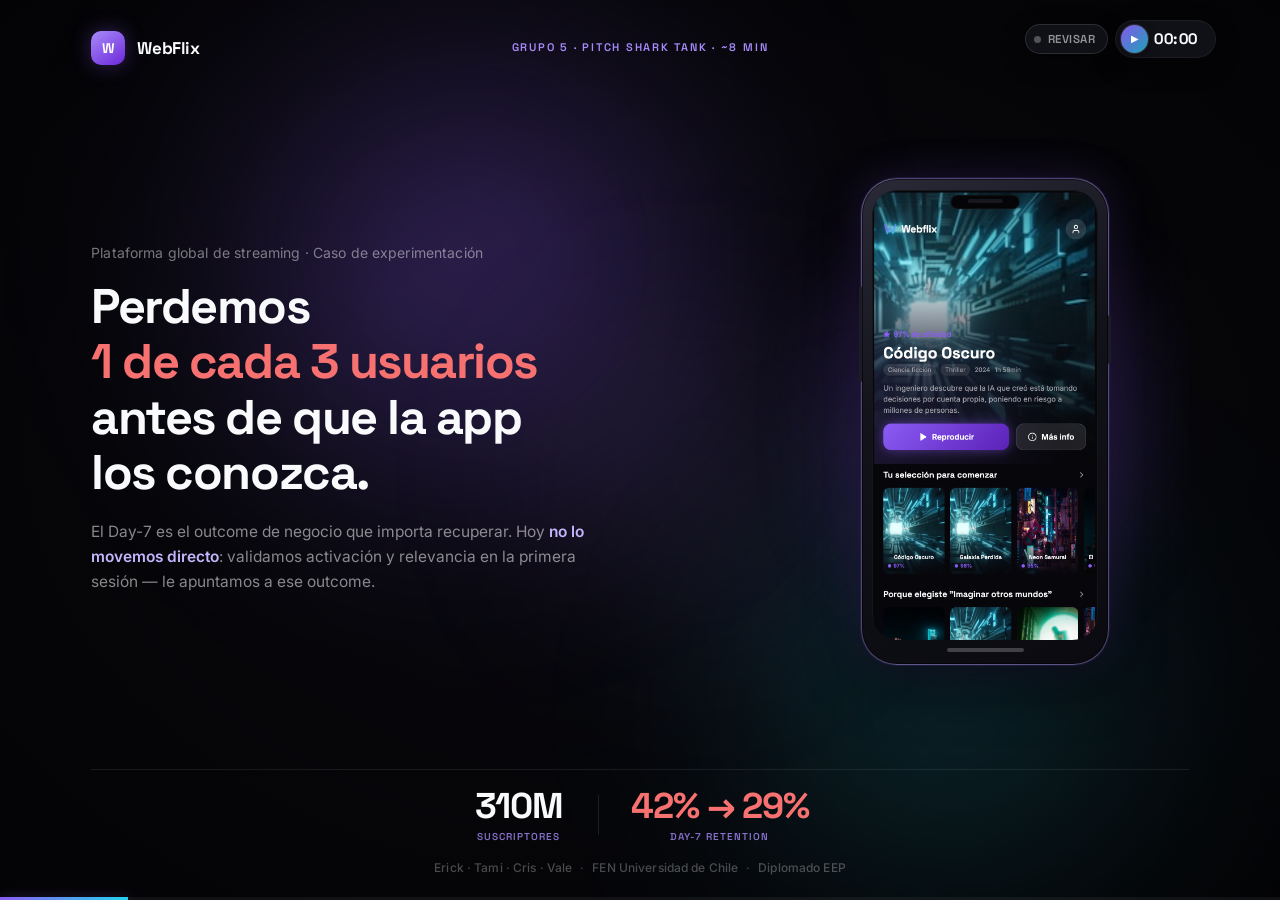
==== commit b888a45a: "Make pitch timer manual with a play/pause control. Stops auto-start on leaving cover; R resets to 00" ====
--- a/index.html
+++ b/index.html
@@ -9,7 +9,7 @@
   <link rel="preconnect" href="https://fonts.googleapis.com">
   <link rel="preconnect" href="https://fonts.gstatic.com" crossorigin>
   <link href="https://fonts.googleapis.com/css2?family=Inter:wght@400;500;600;700;800&family=Space+Grotesk:wght@500;600;700&display=swap" rel="stylesheet">
-  <link rel="stylesheet" href="styles.css?v=v3cinema1">
+  <link rel="stylesheet" href="styles.css?v=v3timer1">
 </head>
 <body>
   <div id="deck" class="deck">
@@ -485,17 +485,6 @@
     ════════════════════════════════════ -->
     <section class="slide" data-speaker="Cristian" data-demo>
       <div class="stage stage-demo" id="stage-demo">
-        <button
-          type="button"
-          class="demo-exit-btn"
-          id="demo-exit-btn"
-          hidden
-          title="Esc · volver a la presentación"
-        >
-          <span class="demo-exit-ico" aria-hidden="true">←</span>
-          Salir
-        </button>
-
         <div class="demo-copy anim" style="--d:0">
           <header class="slide-head">
             <span class="badge accent-star">06 · Cris · Prototipo ⭐</span>
@@ -540,6 +529,16 @@
         </div>
 
         <div class="demo-device anim" style="--d:2" id="demo-device">
+          <button
+            type="button"
+            class="demo-exit-btn"
+            id="demo-exit-btn"
+            hidden
+            title="Esc · volver a la presentación"
+          >
+            <span class="demo-exit-ico" aria-hidden="true">←</span>
+            Salir
+          </button>
           <div class="phone">
             <div class="phone-notch"></div>
             <div class="phone-screen">
@@ -742,7 +741,30 @@
           </article>
         </div>
 
-        <p class="close-line anim" style="--d:4">
+        <div class="thanks-links anim" style="--d:4">
+          <a
+            class="thanks-link"
+            href="https://www.figma.com/make/TB45CViOi6nz04ATdMSp8E/Create-prototype?t=wodoEW3OH8EQm7CJ-1"
+            target="_blank"
+            rel="noopener noreferrer"
+          >
+            <span class="thanks-link-tag">Figma</span>
+            <span class="thanks-link-title">Prototipo · Make</span>
+            <span class="thanks-link-url">figma.com/make/…</span>
+          </a>
+          <a
+            class="thanks-link thanks-link--live"
+            href="https://nougat-curse-23748774.figma.site"
+            target="_blank"
+            rel="noopener noreferrer"
+          >
+            <span class="thanks-link-tag">Live</span>
+            <span class="thanks-link-title">Prototipo en el navegador</span>
+            <span class="thanks-link-url">nougat-curse-23748774.figma.site</span>
+          </a>
+        </div>
+
+        <p class="close-line anim" style="--d:5">
           Ya validamos que el usuario quiere esto. Ahora necesitamos construirlo de verdad.
         </p>
       </div>
@@ -765,20 +787,29 @@
         <span class="present-dot" aria-hidden="true"></span>
         <span class="present-label" id="present-label">Revisar</span>
       </button>
-      <div class="timer" id="timer" data-state="ok" title="T pause · R reset · Meta ~8 min">
+      <div class="timer" id="timer" data-state="ok" data-running="false" title="Play/pausa del cronómetro · T · R reinicia">
+        <button
+          type="button"
+          class="timer-play"
+          id="timer-play"
+          aria-label="Iniciar cronómetro"
+          title="Play / pausa (T)"
+        >
+          <span class="timer-play-icon" id="timer-play-icon" aria-hidden="true">▶</span>
+        </button>
         <span class="timer-time" id="timer-time">00:00</span>
       </div>
     </div>
 
     <div class="hud" id="hud" hidden>
       <div class="counter" id="counter">01 / 10</div>
-      <div class="nav-hint">H HUD · E emitir · T pause · R reset · D demo · F fullscreen</div>
+      <div class="nav-hint">H HUD · E emitir · T cronómetro · R reset · D demo · F fullscreen</div>
     </div>
 
     <div class="progress"><div class="progress-fill" id="progress"></div></div>
   </div>
 
   <script src="sync.js?v=v3present1"></script>
-  <script src="script.js?v=v3cinema1"></script>
+  <script src="script.js?v=v3timer1"></script>
 </body>
 </html>
--- a/styles.css
+++ b/styles.css
@@ -858,7 +858,7 @@
 }
 
 .stage-demo.is-cinema .demo-device {
-  gap: 1rem;
+  gap: 0.7rem;
   z-index: 4;
 }
 
@@ -878,29 +878,32 @@
   margin: 0;
 }
 
+/* Pegado al teléfono (arriba, centrado) — no al borde del slide */
 .demo-exit-btn {
-  position: absolute;
-  top: 0;
-  left: 0;
+  position: relative;
+  top: auto;
+  left: auto;
   z-index: 12;
   display: inline-flex;
   align-items: center;
+  justify-content: center;
   gap: 0.4rem;
   margin: 0;
-  padding: 0.55rem 1rem 0.55rem 0.75rem;
+  padding: 0.5rem 0.95rem 0.5rem 0.7rem;
   border-radius: 999px;
-  border: 1px solid rgba(255, 255, 255, 0.16);
-  background: rgba(18, 18, 26, 0.92);
+  border: 1px solid rgba(255, 255, 255, 0.18);
+  background: rgba(18, 18, 26, 0.94);
   backdrop-filter: blur(12px);
   -webkit-backdrop-filter: blur(12px);
-  color: rgba(255, 255, 255, 0.88);
-  font-family: var(--display);
-  font-size: 0.82rem;
+  color: rgba(255, 255, 255, 0.9);
+  font-family: var(--display);
+  font-size: 0.8rem;
   font-weight: 650;
   letter-spacing: 0.03em;
   cursor: pointer;
-  box-shadow: 0 10px 28px rgba(0, 0, 0, 0.4);
+  box-shadow: 0 8px 22px rgba(0, 0, 0, 0.4);
   transition: border-color 0.15s ease, background 0.15s ease, transform 0.15s ease;
+  flex-shrink: 0;
 }
 
 .demo-exit-btn[hidden] {
@@ -1283,8 +1286,85 @@
   color: #4ade80;
 }
 
+.thanks-links {
+  display: flex;
+  flex-wrap: wrap;
+  justify-content: center;
+  gap: 0.65rem;
+  margin-top: 1.35rem;
+  max-width: 720px;
+  width: 100%;
+}
+
+.thanks-link {
+  flex: 1 1 240px;
+  min-width: min(100%, 220px);
+  display: flex;
+  flex-direction: column;
+  align-items: flex-start;
+  gap: 0.2rem;
+  padding: 0.75rem 0.95rem 0.8rem;
+  border-radius: 14px;
+  text-decoration: none;
+  color: inherit;
+  border: 1px solid rgba(167, 139, 250, 0.32);
+  background:
+    radial-gradient(120% 140% at 0% 0%, rgba(139, 92, 246, 0.16), transparent 55%),
+    rgba(255, 255, 255, 0.03);
+  box-shadow: 0 10px 28px rgba(0, 0, 0, 0.28);
+  transition:
+    border-color 0.15s ease,
+    transform 0.15s ease,
+    background 0.15s ease;
+  text-align: left;
+}
+
+.thanks-link--live {
+  border-color: rgba(34, 211, 238, 0.35);
+  background:
+    radial-gradient(120% 140% at 100% 0%, rgba(34, 211, 238, 0.14), transparent 55%),
+    rgba(255, 255, 255, 0.03);
+}
+
+.thanks-link:hover {
+  transform: translateY(-2px);
+  border-color: rgba(167, 139, 250, 0.55);
+}
+
+.thanks-link--live:hover {
+  border-color: rgba(34, 211, 238, 0.55);
+}
+
+.thanks-link-tag {
+  font-family: var(--display);
+  font-size: 0.62rem;
+  font-weight: 700;
+  letter-spacing: 0.1em;
+  text-transform: uppercase;
+  color: #c4b5fd;
+}
+
+.thanks-link--live .thanks-link-tag {
+  color: #67e8f9;
+}
+
+.thanks-link-title {
+  font-family: var(--display);
+  font-size: 0.95rem;
+  font-weight: 700;
+  color: var(--text);
+  line-height: 1.25;
+}
+
+.thanks-link-url {
+  font-size: 0.72rem;
+  color: var(--text-3);
+  word-break: break-all;
+  line-height: 1.3;
+}
+
 .close-line {
-  margin-top: 1.5rem;
+  margin-top: 1.15rem;
   max-width: 520px;
   font-size: 0.9rem;
   color: var(--text-3);
@@ -2853,8 +2933,9 @@
   display: flex;
   align-items: center;
   justify-content: center;
-  min-width: 76px;
-  padding: 0.45rem 0.9rem;
+  gap: 0.4rem;
+  min-width: 0;
+  padding: 0.28rem 0.7rem 0.28rem 0.28rem;
   border-radius: 999px;
   background: rgba(18, 18, 26, 0.92);
   border: 1px solid var(--border);
@@ -2863,6 +2944,48 @@
   box-shadow: 0 8px 24px rgba(0, 0, 0, 0.35);
 }
 
+.timer-play {
+  appearance: none;
+  display: grid;
+  place-items: center;
+  width: 1.7rem;
+  height: 1.7rem;
+  margin: 0;
+  padding: 0;
+  border: none;
+  border-radius: 50%;
+  cursor: pointer;
+  color: #fff;
+  background: linear-gradient(135deg, rgba(139, 92, 246, 0.95), rgba(34, 211, 238, 0.75));
+  box-shadow: 0 0 0 1px rgba(255, 255, 255, 0.12), 0 4px 12px rgba(0, 0, 0, 0.35);
+  transition: transform 0.12s ease, filter 0.12s ease, background 0.15s ease;
+  flex-shrink: 0;
+}
+
+.timer-play:hover {
+  filter: brightness(1.08);
+  transform: scale(1.06);
+}
+
+.timer-play-icon {
+  font-size: 0.62rem;
+  line-height: 1;
+  margin-left: 0.08rem;
+  pointer-events: none;
+}
+
+.timer[data-running="true"] .timer-play {
+  background: rgba(255, 255, 255, 0.1);
+  border: 1px solid rgba(255, 255, 255, 0.14);
+  box-shadow: none;
+}
+
+.timer[data-running="true"] .timer-play-icon {
+  margin-left: 0;
+  font-size: 0.55rem;
+  letter-spacing: -0.05em;
+}
+
 .timer-time {
   font-family: var(--display);
   font-size: 0.95rem;
@@ -2870,6 +2993,7 @@
   letter-spacing: 0.03em;
   color: var(--text);
   line-height: 1;
+  min-width: 3.1rem;
 }
 
 .timer[data-state="warn"] {
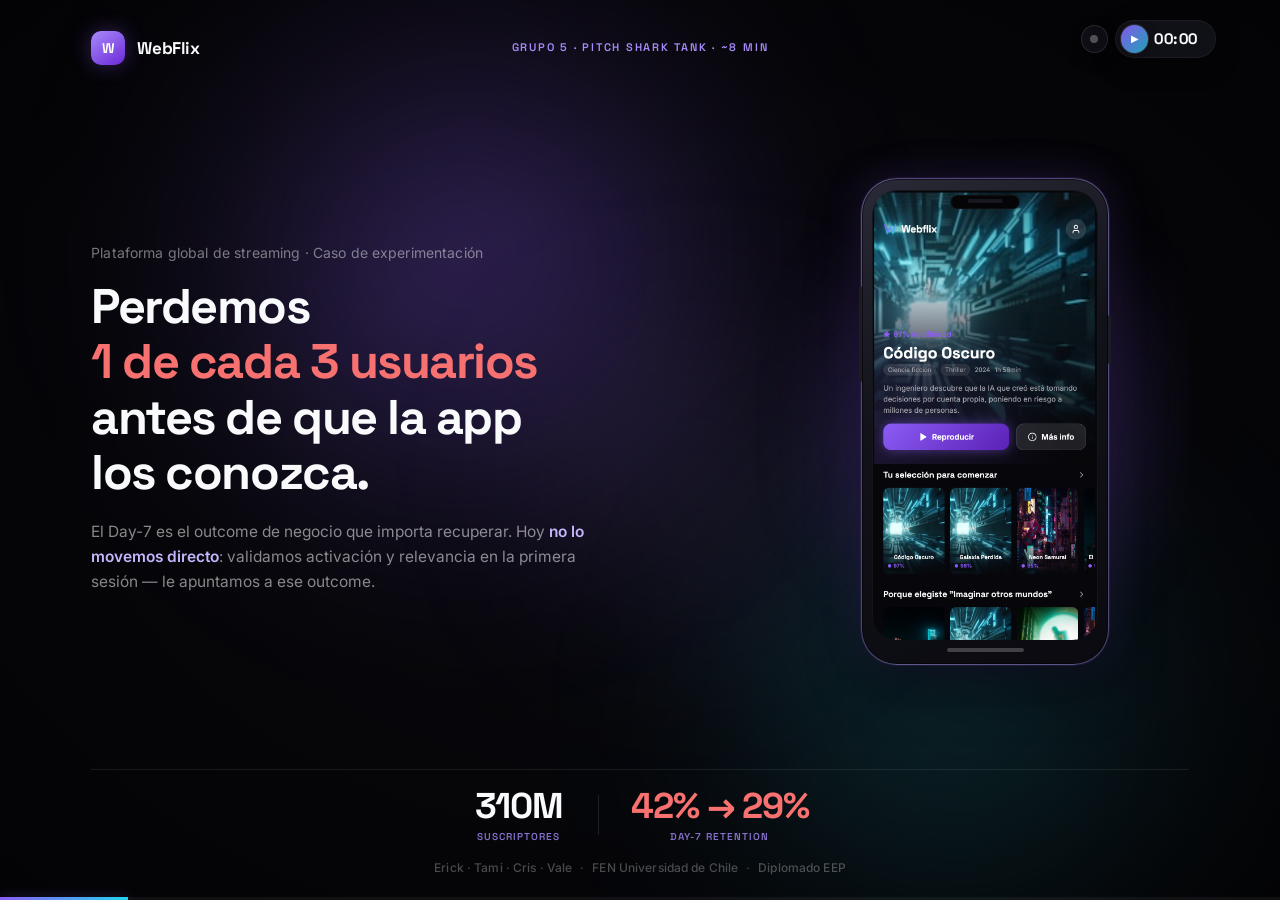
==== commit 6473b929: "Minimize present button to pulsing green dot; label on hover." ====
--- a/index.html
+++ b/index.html
@@ -9,7 +9,7 @@
   <link rel="preconnect" href="https://fonts.googleapis.com">
   <link rel="preconnect" href="https://fonts.gstatic.com" crossorigin>
   <link href="https://fonts.googleapis.com/css2?family=Inter:wght@400;500;600;700;800&family=Space+Grotesk:wght@500;600;700&display=swap" rel="stylesheet">
-  <link rel="stylesheet" href="styles.css?v=v3timer1">
+  <link rel="stylesheet" href="styles.css?v=v3emitdot1">
 </head>
 <body>
   <div id="deck" class="deck">
--- a/styles.css
+++ b/styles.css
@@ -2865,42 +2865,79 @@
   pointer-events: auto;
 }
 
+/* Solo el dot; en hover se expande y muestra el label */
 .present-btn {
   display: inline-flex;
   align-items: center;
-  gap: 0.4rem;
+  justify-content: center;
+  gap: 0;
   margin: 0;
-  padding: 0.42rem 0.75rem 0.42rem 0.55rem;
+  width: 1.7rem;
+  height: 1.7rem;
+  padding: 0;
+  overflow: hidden;
   border-radius: 999px;
-  border: 1px solid rgba(255, 255, 255, 0.12);
-  background: rgba(18, 18, 26, 0.92);
+  border: 1px solid rgba(255, 255, 255, 0.1);
+  background: rgba(18, 18, 26, 0.75);
   backdrop-filter: blur(10px);
   color: rgba(255, 255, 255, 0.55);
   font-family: var(--display);
-  font-size: 0.72rem;
+  font-size: 0.68rem;
   font-weight: 600;
   letter-spacing: 0.04em;
   text-transform: uppercase;
   cursor: pointer;
-  box-shadow: 0 8px 24px rgba(0, 0, 0, 0.35);
-  transition: border-color 0.2s ease, color 0.2s ease, background 0.2s ease, box-shadow 0.2s ease;
-}
-
-.present-btn:hover {
+  box-shadow: 0 6px 16px rgba(0, 0, 0, 0.28);
+  transition:
+    width 0.22s ease,
+    padding 0.22s ease,
+    gap 0.22s ease,
+    border-color 0.2s ease,
+    color 0.2s ease,
+    background 0.2s ease,
+    box-shadow 0.2s ease;
+}
+
+.present-label {
+  max-width: 0;
+  opacity: 0;
+  overflow: hidden;
+  white-space: nowrap;
+  transition: max-width 0.22s ease, opacity 0.18s ease;
+}
+
+.present-btn:hover,
+.present-btn:focus-visible {
+  width: auto;
+  min-width: 1.7rem;
+  height: 1.7rem;
+  padding: 0 0.7rem 0 0.45rem;
+  gap: 0.4rem;
   border-color: rgba(167, 139, 250, 0.4);
-  color: rgba(255, 255, 255, 0.85);
+  color: rgba(255, 255, 255, 0.88);
+}
+
+.present-btn:hover .present-label,
+.present-btn:focus-visible .present-label {
+  max-width: 6.5rem;
+  opacity: 1;
 }
 
 .present-btn.is-on {
-  color: #e9d5ff;
-  border-color: rgba(139, 92, 246, 0.55);
-  background: linear-gradient(135deg, rgba(139, 92, 246, 0.28), rgba(34, 211, 238, 0.12));
-  box-shadow: 0 0 20px rgba(139, 92, 246, 0.25);
+  border-color: rgba(74, 222, 128, 0.35);
+  background: rgba(12, 24, 18, 0.88);
+  box-shadow: 0 0 14px rgba(74, 222, 128, 0.18);
+}
+
+.present-btn.is-on:hover,
+.present-btn.is-on:focus-visible {
+  border-color: rgba(74, 222, 128, 0.55);
+  color: #ecfdf5;
 }
 
 .present-dot {
-  width: 7px;
-  height: 7px;
+  width: 8px;
+  height: 8px;
   border-radius: 50%;
   background: rgba(255, 255, 255, 0.28);
   box-shadow: none;
@@ -2909,8 +2946,8 @@
 
 .present-btn.is-on .present-dot {
   background: #4ade80;
-  box-shadow: 0 0 10px rgba(74, 222, 128, 0.75);
-  animation: present-pulse 1.6s ease-in-out infinite;
+  box-shadow: 0 0 10px rgba(74, 222, 128, 0.85);
+  animation: present-pulse 1.5s ease-in-out infinite;
 }
 
 @keyframes present-pulse {
@@ -2920,8 +2957,8 @@
     transform: scale(1);
   }
   50% {
-    opacity: 0.65;
-    transform: scale(0.85);
+    opacity: 0.55;
+    transform: scale(0.82);
   }
 }
 
